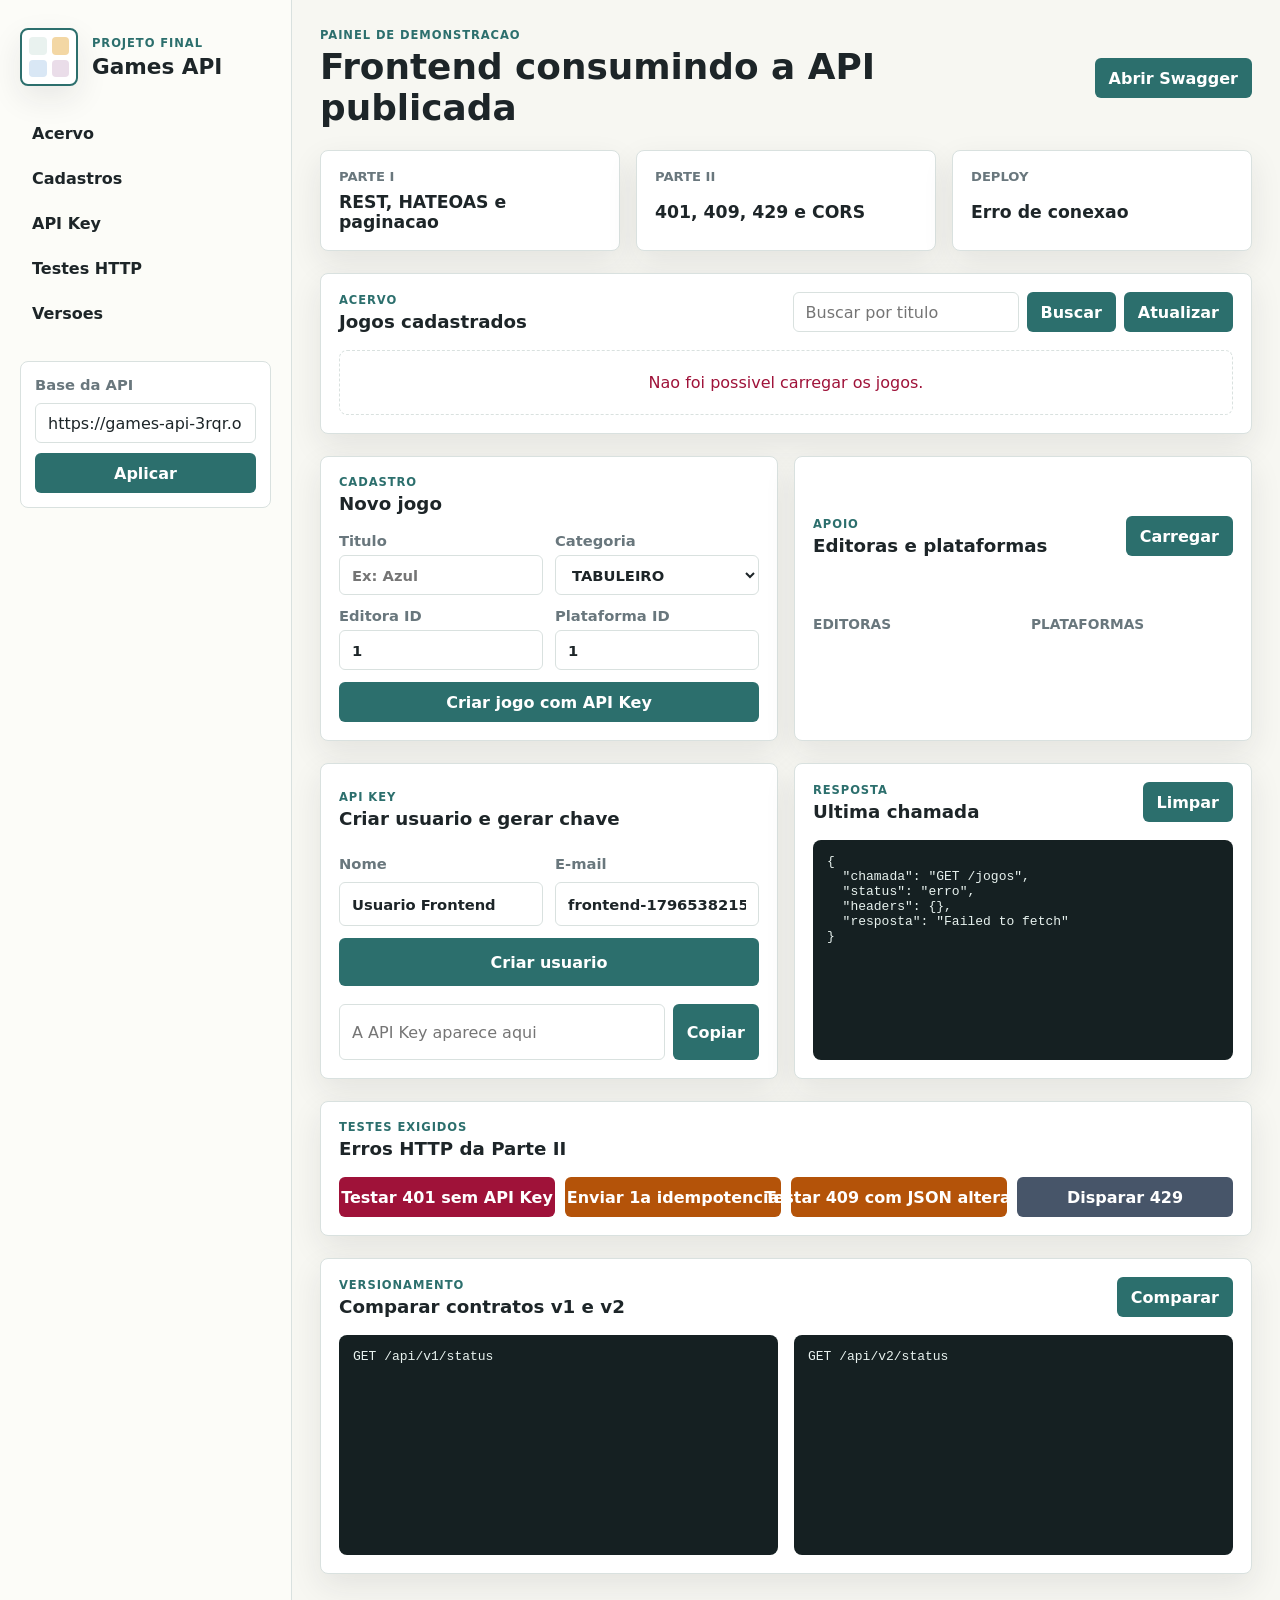
==== games-api/src/main/resources/static/index.html @ d89fbc50 "frontend" ====
<!doctype html>
<html lang="pt-BR">
<head>
  <meta charset="utf-8">
  <meta name="viewport" content="width=device-width, initial-scale=1">
  <title>Games API Console</title>
  <link rel="stylesheet" href="styles.css">
</head>
<body>
  <div class="app-shell">
    <aside class="sidebar">
      <div class="brand-block">
        <div class="brand-mark" aria-hidden="true">
          <span></span>
          <span></span>
          <span></span>
          <span></span>
        </div>
        <div>
          <p class="eyebrow">Projeto Final</p>
          <h1>Games API</h1>
        </div>
      </div>

      <nav class="nav-list" aria-label="Navegacao principal">
        <a href="#acervo">Acervo</a>
        <a href="#cadastros">Cadastros</a>
        <a href="#seguranca">API Key</a>
        <a href="#testes">Testes HTTP</a>
        <a href="#versionamento">Versoes</a>
      </nav>

      <section class="api-card">
        <label for="baseUrl">Base da API</label>
        <input id="baseUrl" type="url" value="https://games-api-3rqr.onrender.com">
        <button id="saveBaseUrl" type="button">Aplicar</button>
      </section>
    </aside>

    <main class="content">
      <section class="topbar">
        <div>
          <p class="eyebrow">Painel de demonstracao</p>
          <h2>Frontend consumindo a API publicada</h2>
        </div>
        <a class="swagger-link" href="https://games-api-3rqr.onrender.com/swagger-ui/index.html" target="_blank" rel="noreferrer">Abrir Swagger</a>
      </section>

      <section class="status-grid" aria-label="Resumo dos requisitos">
        <article>
          <span>Parte I</span>
          <strong>REST, HATEOAS e paginacao</strong>
        </article>
        <article>
          <span>Parte II</span>
          <strong>401, 409, 429 e CORS</strong>
        </article>
        <article>
          <span>Deploy</span>
          <strong id="apiHealth">Aguardando teste</strong>
        </article>
      </section>

      <section id="acervo" class="panel">
        <div class="section-heading">
          <div>
            <p class="eyebrow">Acervo</p>
            <h3>Jogos cadastrados</h3>
          </div>
          <div class="inline-actions">
            <input id="searchTitle" type="search" placeholder="Buscar por titulo">
            <button id="searchGames" type="button">Buscar</button>
            <button id="loadGames" type="button">Atualizar</button>
          </div>
        </div>
        <div id="gamesGrid" class="games-grid" aria-live="polite"></div>
      </section>

      <section id="cadastros" class="split-grid">
        <article class="panel">
          <div class="section-heading">
            <div>
              <p class="eyebrow">Cadastro</p>
              <h3>Novo jogo</h3>
            </div>
          </div>
          <form id="gameForm" class="form-grid">
            <label>
              Titulo
              <input name="titulo" required placeholder="Ex: Azul">
            </label>
            <label>
              Categoria
              <select name="categoria" required>
                <option value="TABULEIRO">TABULEIRO</option>
                <option value="RPG">RPG</option>
                <option value="CARTAS">CARTAS</option>
                <option value="ESTRATEGIA">ESTRATEGIA</option>
                <option value="PARTY_GAME">PARTY_GAME</option>
              </select>
            </label>
            <label>
              Editora ID
              <input name="editoraId" type="number" min="1" value="1" required>
            </label>
            <label>
              Plataforma ID
              <input name="plataformaId" type="number" min="1" value="1" required>
            </label>
            <button type="submit">Criar jogo com API Key</button>
          </form>
        </article>

        <article class="panel">
          <div class="section-heading">
            <div>
              <p class="eyebrow">Apoio</p>
              <h3>Editoras e plataformas</h3>
            </div>
            <button id="loadCatalogs" type="button">Carregar</button>
          </div>
          <div class="compact-lists">
            <div>
              <h4>Editoras</h4>
              <ul id="publishersList"></ul>
            </div>
            <div>
              <h4>Plataformas</h4>
              <ul id="platformsList"></ul>
            </div>
          </div>
        </article>
      </section>

      <section id="seguranca" class="split-grid">
        <article class="panel">
          <div class="section-heading">
            <div>
              <p class="eyebrow">API Key</p>
              <h3>Criar usuario e gerar chave</h3>
            </div>
          </div>
          <form id="userForm" class="form-grid">
            <label>
              Nome
              <input name="nome" required value="Usuario Frontend">
            </label>
            <label>
              E-mail
              <input name="email" type="email" required>
            </label>
            <button type="submit">Criar usuario</button>
          </form>
          <div class="key-row">
            <input id="apiKey" type="text" placeholder="A API Key aparece aqui">
            <button id="copyKey" type="button">Copiar</button>
          </div>
        </article>

        <article class="panel">
          <div class="section-heading">
            <div>
              <p class="eyebrow">Resposta</p>
              <h3>Ultima chamada</h3>
            </div>
            <button id="clearLog" type="button">Limpar</button>
          </div>
          <pre id="responseLog" class="response-log">Nenhuma chamada executada ainda.</pre>
        </article>
      </section>

      <section id="testes" class="panel">
        <div class="section-heading">
          <div>
            <p class="eyebrow">Testes exigidos</p>
            <h3>Erros HTTP da Parte II</h3>
          </div>
        </div>
        <div class="test-actions">
          <button id="test401" type="button">Testar 401 sem API Key</button>
          <button id="test409First" type="button">Enviar 1a idempotencia</button>
          <button id="test409Second" type="button">Testar 409 com JSON alterado</button>
          <button id="test429" type="button">Disparar 429</button>
        </div>
      </section>

      <section id="versionamento" class="panel">
        <div class="section-heading">
          <div>
            <p class="eyebrow">Versionamento</p>
            <h3>Comparar contratos v1 e v2</h3>
          </div>
          <button id="loadVersions" type="button">Comparar</button>
        </div>
        <div class="version-grid">
          <pre id="versionOne">GET /api/v1/status</pre>
          <pre id="versionTwo">GET /api/v2/status</pre>
        </div>
      </section>
    </main>
  </div>

  <script src="app.js"></script>
</body>
</html>
---- games-api/src/main/resources/static/styles.css ----
:root {
  color-scheme: light;
  --ink: #1d2528;
  --muted: #69777d;
  --line: #d9e1df;
  --paper: #f7f7f2;
  --panel: #ffffff;
  --accent: #2c6f6d;
  --accent-strong: #174d4b;
  --warn: #b45309;
  --danger: #9f1239;
  --ok: #15803d;
  --soft: #e9f2ef;
  --shadow: 0 12px 32px rgba(29, 37, 40, 0.09);
}

* {
  box-sizing: border-box;
}

html {
  scroll-behavior: smooth;
}

body {
  margin: 0;
  min-height: 100vh;
  background: var(--paper);
  color: var(--ink);
  font-family: Inter, ui-sans-serif, system-ui, -apple-system, BlinkMacSystemFont, "Segoe UI", sans-serif;
  letter-spacing: 0;
}

button,
input,
select {
  font: inherit;
}

button,
.swagger-link {
  border: 0;
  border-radius: 6px;
  background: var(--accent);
  color: #fff;
  cursor: pointer;
  font-weight: 700;
  min-height: 40px;
  padding: 0 14px;
  text-decoration: none;
  display: inline-flex;
  align-items: center;
  justify-content: center;
  white-space: nowrap;
}

button:hover,
.swagger-link:hover {
  background: var(--accent-strong);
}

input,
select {
  width: 100%;
  border: 1px solid var(--line);
  border-radius: 6px;
  min-height: 40px;
  padding: 0 12px;
  color: var(--ink);
  background: #fff;
}

label {
  color: var(--muted);
  display: grid;
  gap: 6px;
  font-size: 0.92rem;
  font-weight: 650;
}

.app-shell {
  display: grid;
  grid-template-columns: 292px minmax(0, 1fr);
  min-height: 100vh;
}

.sidebar {
  background: #fcfcf8;
  border-right: 1px solid var(--line);
  min-height: 100vh;
  padding: 28px 20px;
  position: sticky;
  top: 0;
}

.brand-block {
  display: flex;
  align-items: center;
  gap: 14px;
}

.brand-mark {
  width: 58px;
  height: 58px;
  border: 2px solid var(--accent);
  border-radius: 8px;
  display: grid;
  grid-template-columns: repeat(2, 1fr);
  gap: 5px;
  padding: 7px;
  background: #fff;
  box-shadow: var(--shadow);
}

.brand-mark span {
  border-radius: 4px;
  background: var(--soft);
}

.brand-mark span:nth-child(2) {
  background: #f3d7a4;
}

.brand-mark span:nth-child(3) {
  background: #d9e7f5;
}

.brand-mark span:nth-child(4) {
  background: #eadde9;
}

.eyebrow {
  color: var(--accent);
  font-size: 0.72rem;
  font-weight: 800;
  letter-spacing: 0.08em;
  margin: 0 0 4px;
  text-transform: uppercase;
}

h1,
h2,
h3,
h4,
p {
  margin-top: 0;
}

h1 {
  font-size: 1.35rem;
  margin-bottom: 0;
}

h2 {
  font-size: clamp(1.55rem, 2.8vw, 2.25rem);
  margin-bottom: 0;
}

h3 {
  font-size: 1.14rem;
  margin-bottom: 0;
}

h4 {
  color: var(--muted);
  font-size: 0.86rem;
  margin-bottom: 8px;
  text-transform: uppercase;
}

.nav-list {
  display: grid;
  gap: 6px;
  margin: 28px 0;
}

.nav-list a {
  border-radius: 6px;
  color: var(--ink);
  font-weight: 700;
  padding: 10px 12px;
  text-decoration: none;
}

.nav-list a:hover {
  background: var(--soft);
}

.api-card {
  border: 1px solid var(--line);
  border-radius: 8px;
  background: var(--panel);
  display: grid;
  gap: 10px;
  padding: 14px;
}

.content {
  display: grid;
  gap: 22px;
  padding: 28px;
}

.topbar,
.section-heading {
  display: flex;
  align-items: center;
  justify-content: space-between;
  gap: 16px;
}

.status-grid,
.split-grid,
.version-grid {
  display: grid;
  gap: 16px;
  grid-template-columns: repeat(3, minmax(0, 1fr));
}

.split-grid,
.version-grid {
  grid-template-columns: repeat(2, minmax(0, 1fr));
}

.status-grid article,
.panel {
  background: var(--panel);
  border: 1px solid var(--line);
  border-radius: 8px;
  box-shadow: var(--shadow);
}

.status-grid article {
  display: grid;
  gap: 8px;
  min-height: 92px;
  padding: 18px;
}

.status-grid span {
  color: var(--muted);
  font-size: 0.82rem;
  font-weight: 800;
  text-transform: uppercase;
}

.status-grid strong {
  font-size: 1.08rem;
}

.panel {
  display: grid;
  gap: 18px;
  padding: 18px;
}

.inline-actions {
  display: grid;
  grid-template-columns: minmax(180px, 1fr) auto auto;
  gap: 8px;
}

.games-grid {
  display: grid;
  gap: 12px;
  grid-template-columns: repeat(auto-fill, minmax(220px, 1fr));
}

.game-card {
  border: 1px solid var(--line);
  border-radius: 8px;
  display: grid;
  gap: 10px;
  min-height: 150px;
  padding: 14px;
}

.game-card strong {
  font-size: 1.06rem;
}

.meta-list {
  color: var(--muted);
  display: grid;
  gap: 4px;
  font-size: 0.9rem;
}

.badge {
  align-self: start;
  background: var(--soft);
  border-radius: 999px;
  color: var(--accent-strong);
  display: inline-flex;
  font-size: 0.78rem;
  font-weight: 800;
  padding: 5px 9px;
  width: fit-content;
}

.form-grid {
  display: grid;
  gap: 12px;
  grid-template-columns: repeat(2, minmax(0, 1fr));
}

.form-grid button {
  grid-column: 1 / -1;
}

.compact-lists {
  display: grid;
  gap: 16px;
  grid-template-columns: repeat(2, minmax(0, 1fr));
}

.compact-lists ul {
  display: grid;
  gap: 8px;
  list-style: none;
  margin: 0;
  padding: 0;
}

.compact-lists li {
  border: 1px solid var(--line);
  border-radius: 6px;
  padding: 10px;
}

.key-row {
  display: grid;
  grid-template-columns: minmax(0, 1fr) auto;
  gap: 8px;
}

.response-log,
.version-grid pre {
  background: #152022;
  border-radius: 8px;
  color: #e8f2ef;
  margin: 0;
  min-height: 220px;
  overflow: auto;
  padding: 14px;
  white-space: pre-wrap;
}

.test-actions {
  display: grid;
  gap: 10px;
  grid-template-columns: repeat(4, minmax(0, 1fr));
}

.test-actions button:nth-child(1) {
  background: var(--danger);
}

.test-actions button:nth-child(2),
.test-actions button:nth-child(3) {
  background: var(--warn);
}

.test-actions button:nth-child(4) {
  background: #475569;
}

.empty-state,
.error-state {
  border: 1px dashed var(--line);
  border-radius: 8px;
  color: var(--muted);
  grid-column: 1 / -1;
  padding: 22px;
  text-align: center;
}

.error-state {
  color: var(--danger);
}

@media (max-width: 980px) {
  .app-shell {
    grid-template-columns: 1fr;
  }

  .sidebar {
    min-height: auto;
    position: static;
  }

  .nav-list {
    grid-template-columns: repeat(5, minmax(0, 1fr));
  }

  .status-grid,
  .split-grid,
  .version-grid,
  .test-actions {
    grid-template-columns: 1fr;
  }
}

@media (max-width: 640px) {
  .content,
  .sidebar {
    padding: 18px;
  }

  .topbar,
  .section-heading {
    align-items: stretch;
    flex-direction: column;
  }

  .inline-actions,
  .form-grid,
  .compact-lists,
  .key-row,
  .nav-list {
    grid-template-columns: 1fr;
  }

  button,
  .swagger-link {
    width: 100%;
  }
}
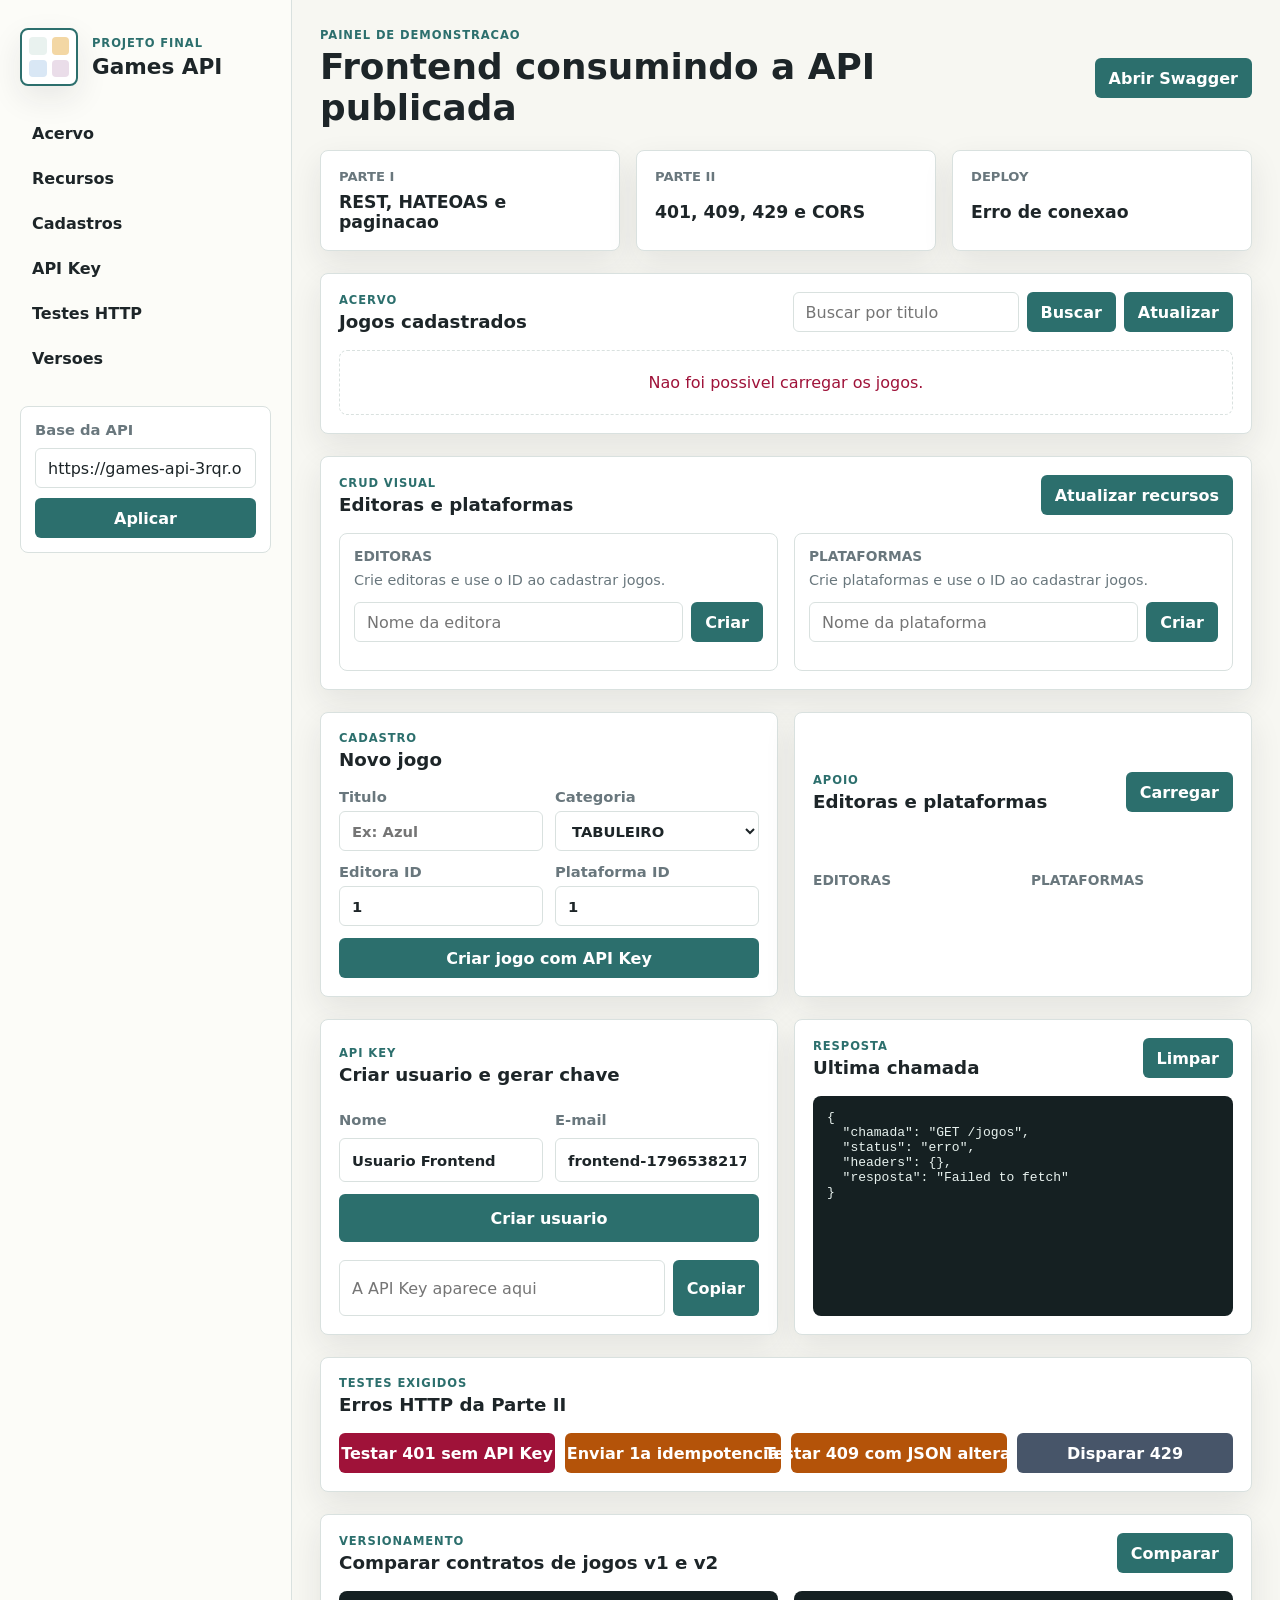
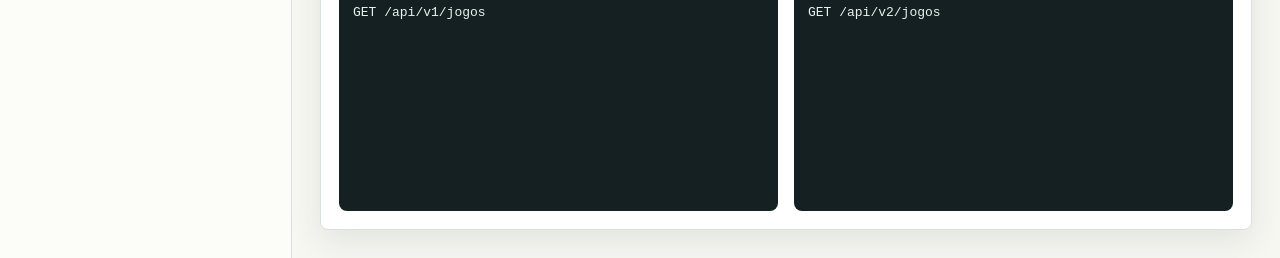
==== commit 02f1538e: "front melhorado" ====
--- a/games-api/src/main/resources/static/index.html
+++ b/games-api/src/main/resources/static/index.html
@@ -24,6 +24,7 @@
 
       <nav class="nav-list" aria-label="Navegacao principal">
         <a href="#acervo">Acervo</a>
+        <a href="#recursos">Recursos</a>
         <a href="#cadastros">Cadastros</a>
         <a href="#seguranca">API Key</a>
         <a href="#testes">Testes HTTP</a>
@@ -74,6 +75,46 @@
           </div>
         </div>
         <div id="gamesGrid" class="games-grid" aria-live="polite"></div>
+      </section>
+
+      <section id="recursos" class="panel">
+        <div class="section-heading">
+          <div>
+            <p class="eyebrow">CRUD visual</p>
+            <h3>Editoras e plataformas</h3>
+          </div>
+          <button id="refreshResources" type="button">Atualizar recursos</button>
+        </div>
+
+        <div class="resource-grid">
+          <article class="resource-column">
+            <div class="resource-header">
+              <div>
+                <h4>Editoras</h4>
+                <p>Crie editoras e use o ID ao cadastrar jogos.</p>
+              </div>
+            </div>
+            <form id="publisherForm" class="inline-form">
+              <input name="nome" required placeholder="Nome da editora">
+              <button type="submit">Criar</button>
+            </form>
+            <div id="publishersCards" class="resource-list" aria-live="polite"></div>
+          </article>
+
+          <article class="resource-column">
+            <div class="resource-header">
+              <div>
+                <h4>Plataformas</h4>
+                <p>Crie plataformas e use o ID ao cadastrar jogos.</p>
+              </div>
+            </div>
+            <form id="platformForm" class="inline-form">
+              <input name="nome" required placeholder="Nome da plataforma">
+              <button type="submit">Criar</button>
+            </form>
+            <div id="platformsCards" class="resource-list" aria-live="polite"></div>
+          </article>
+        </div>
       </section>
 
       <section id="cadastros" class="split-grid">
@@ -186,17 +227,17 @@
 
       <section id="versionamento" class="panel">
         <div class="section-heading">
-          <div>
-            <p class="eyebrow">Versionamento</p>
-            <h3>Comparar contratos v1 e v2</h3>
-          </div>
-          <button id="loadVersions" type="button">Comparar</button>
-        </div>
-        <div class="version-grid">
-          <pre id="versionOne">GET /api/v1/status</pre>
-          <pre id="versionTwo">GET /api/v2/status</pre>
-        </div>
-      </section>
+        <div>
+          <p class="eyebrow">Versionamento</p>
+          <h3>Comparar contratos de jogos v1 e v2</h3>
+        </div>
+        <button id="loadVersions" type="button">Comparar</button>
+      </div>
+      <div class="version-grid">
+          <pre id="versionOne">GET /api/v1/jogos</pre>
+          <pre id="versionTwo">GET /api/v2/jogos</pre>
+      </div>
+    </section>
     </main>
   </div>
 
--- a/games-api/src/main/resources/static/styles.css
+++ b/games-api/src/main/resources/static/styles.css
@@ -211,14 +211,16 @@
 
 .status-grid,
 .split-grid,
-.version-grid {
+.version-grid,
+.resource-grid {
   display: grid;
   gap: 16px;
   grid-template-columns: repeat(3, minmax(0, 1fr));
 }
 
 .split-grid,
-.version-grid {
+.version-grid,
+.resource-grid {
   grid-template-columns: repeat(2, minmax(0, 1fr));
 }
 
@@ -328,6 +330,58 @@
   padding: 10px;
 }
 
+.resource-column {
+  border: 1px solid var(--line);
+  border-radius: 8px;
+  display: grid;
+  gap: 14px;
+  padding: 14px;
+}
+
+.resource-header p {
+  color: var(--muted);
+  font-size: 0.9rem;
+  margin: 4px 0 0;
+}
+
+.inline-form {
+  display: grid;
+  gap: 8px;
+  grid-template-columns: minmax(0, 1fr) auto;
+}
+
+.resource-list {
+  display: grid;
+  gap: 10px;
+}
+
+.resource-item {
+  align-items: center;
+  border: 1px solid var(--line);
+  border-radius: 8px;
+  display: grid;
+  gap: 10px;
+  grid-template-columns: minmax(0, 1fr) auto;
+  padding: 12px;
+}
+
+.resource-item strong {
+  display: block;
+}
+
+.resource-item span {
+  color: var(--muted);
+  font-size: 0.86rem;
+}
+
+.danger-button {
+  background: var(--danger);
+}
+
+.danger-button:hover {
+  background: #7f1231;
+}
+
 .key-row {
   display: grid;
   grid-template-columns: minmax(0, 1fr) auto;
@@ -396,6 +450,7 @@
   .status-grid,
   .split-grid,
   .version-grid,
+  .resource-grid,
   .test-actions {
     grid-template-columns: 1fr;
   }
@@ -414,6 +469,7 @@
   }
 
   .inline-actions,
+  .inline-form,
   .form-grid,
   .compact-lists,
   .key-row,
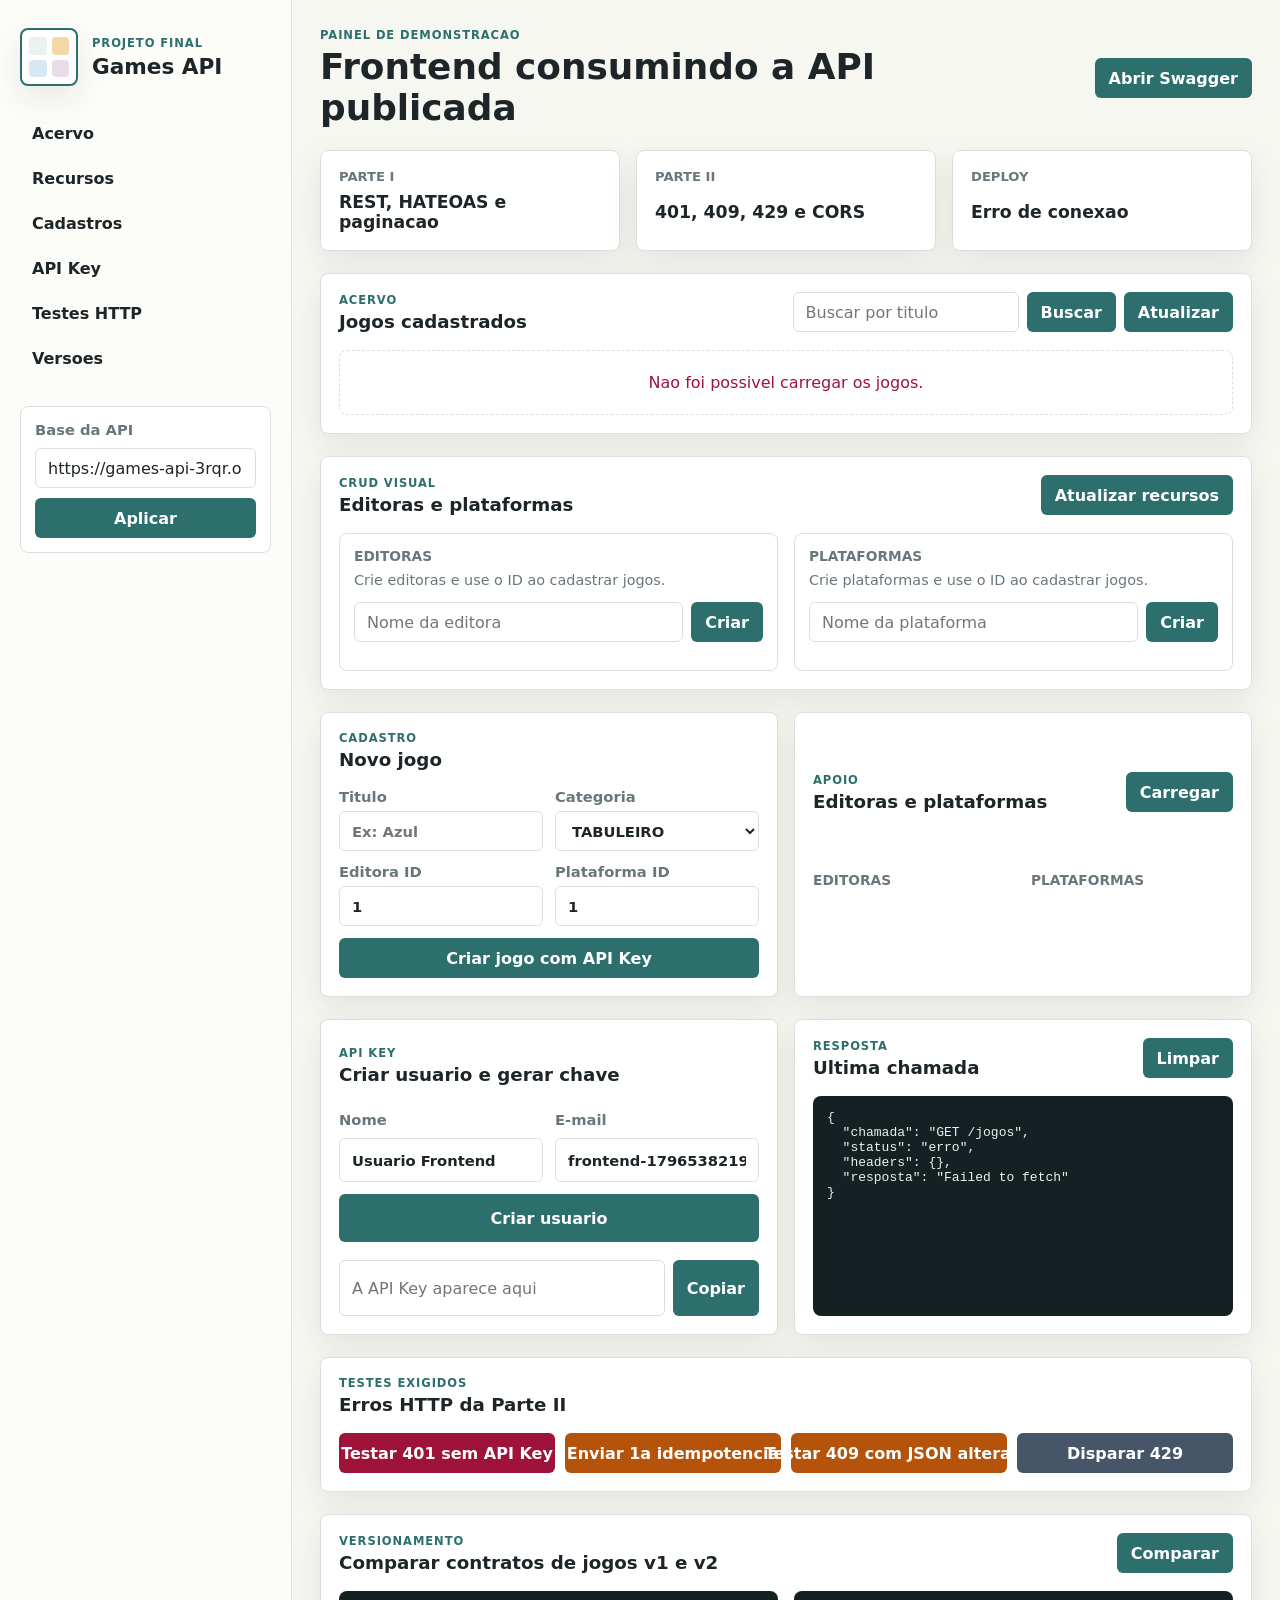
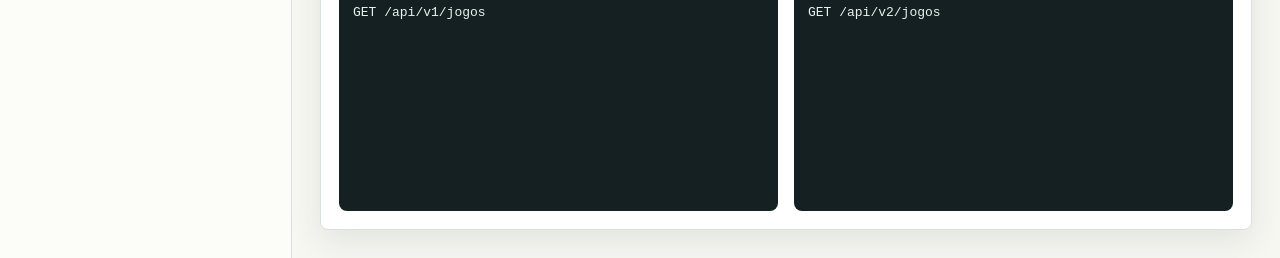
==== commit 9f4ebaf2: "terminado?" ====
--- a/games-api/src/main/resources/static/index.html
+++ b/games-api/src/main/resources/static/index.html
@@ -122,7 +122,7 @@
           <div class="section-heading">
             <div>
               <p class="eyebrow">Cadastro</p>
-              <h3>Novo jogo</h3>
+              <h3 id="gameFormTitle">Novo jogo</h3>
             </div>
           </div>
           <form id="gameForm" class="form-grid">
@@ -148,7 +148,8 @@
               Plataforma ID
               <input name="plataformaId" type="number" min="1" value="1" required>
             </label>
-            <button type="submit">Criar jogo com API Key</button>
+            <button id="saveGameButton" type="submit">Criar jogo com API Key</button>
+            <button id="cancelGameEdit" class="secondary-button" type="button">Cancelar edicao</button>
           </form>
         </article>
 
--- a/games-api/src/main/resources/static/styles.css
+++ b/games-api/src/main/resources/static/styles.css
@@ -281,6 +281,13 @@
   font-size: 1.06rem;
 }
 
+.game-actions {
+  display: grid;
+  gap: 8px;
+  grid-template-columns: repeat(2, minmax(0, 1fr));
+  margin-top: 4px;
+}
+
 .meta-list {
   color: var(--muted);
   display: grid;
@@ -382,6 +389,20 @@
   background: #7f1231;
 }
 
+.secondary-button {
+  background: #ffffff;
+  border: 1px solid var(--line);
+  color: var(--ink);
+}
+
+.secondary-button:hover {
+  background: var(--soft);
+}
+
+#cancelGameEdit {
+  display: none;
+}
+
 .key-row {
   display: grid;
   grid-template-columns: minmax(0, 1fr) auto;
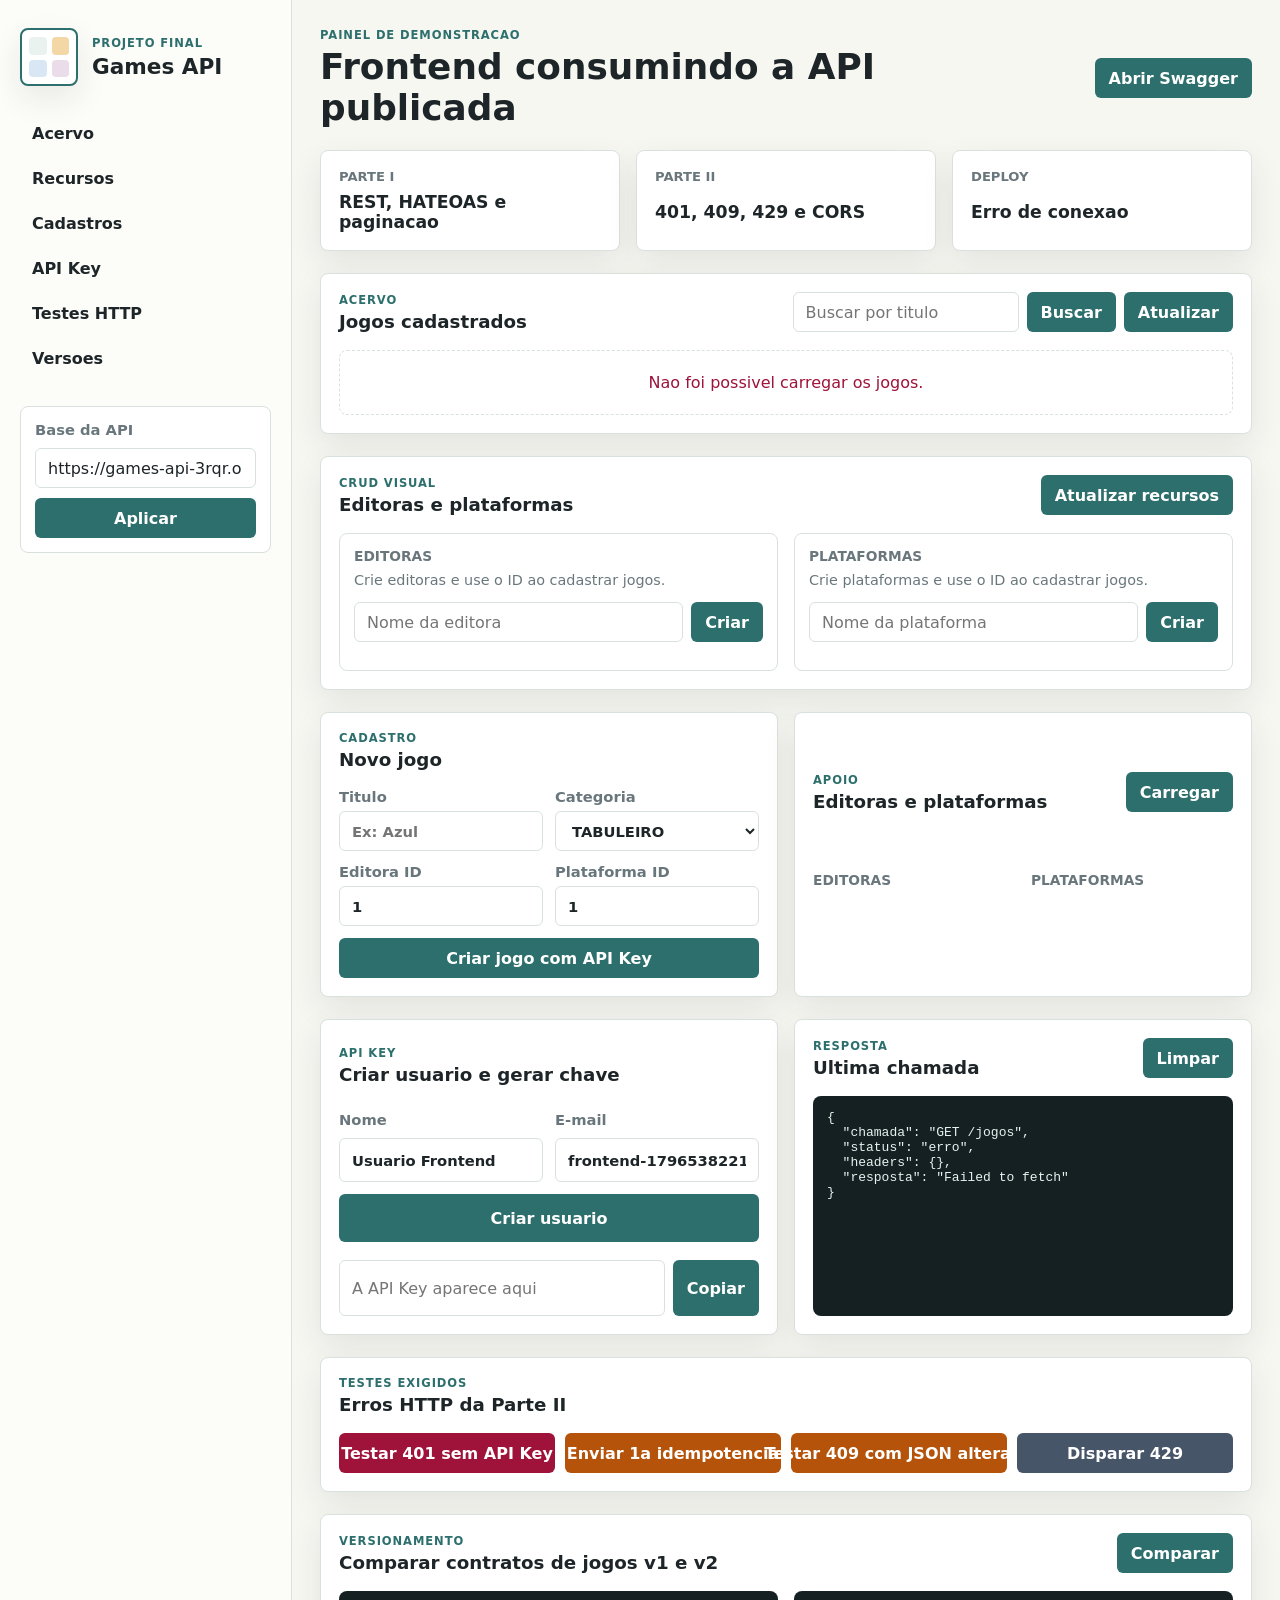
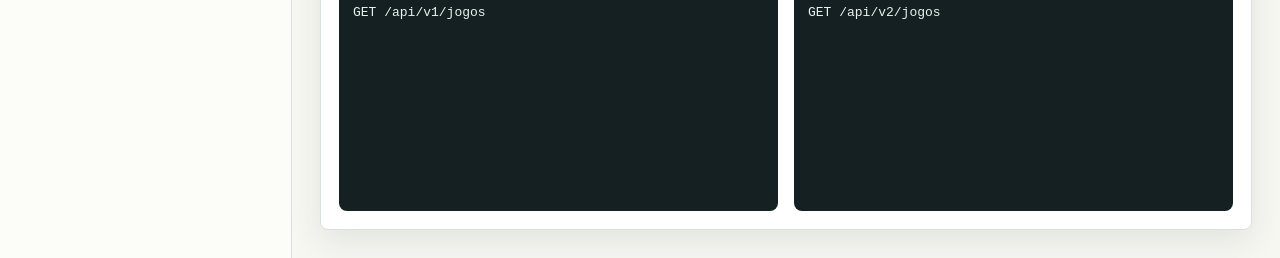
==== commit 458b3d42: "frontcerto" ====
--- a/games-api/src/main/resources/static/index.html
+++ b/games-api/src/main/resources/static/index.html
@@ -4,7 +4,7 @@
   <meta charset="utf-8">
   <meta name="viewport" content="width=device-width, initial-scale=1">
   <title>Games API Console</title>
-  <link rel="stylesheet" href="styles.css">
+  <link rel="stylesheet" href="styles.css?v=20260521">
 </head>
 <body>
   <div class="app-shell">
@@ -242,6 +242,6 @@
     </main>
   </div>
 
-  <script src="app.js"></script>
+  <script src="app.js?v=20260521"></script>
 </body>
 </html>
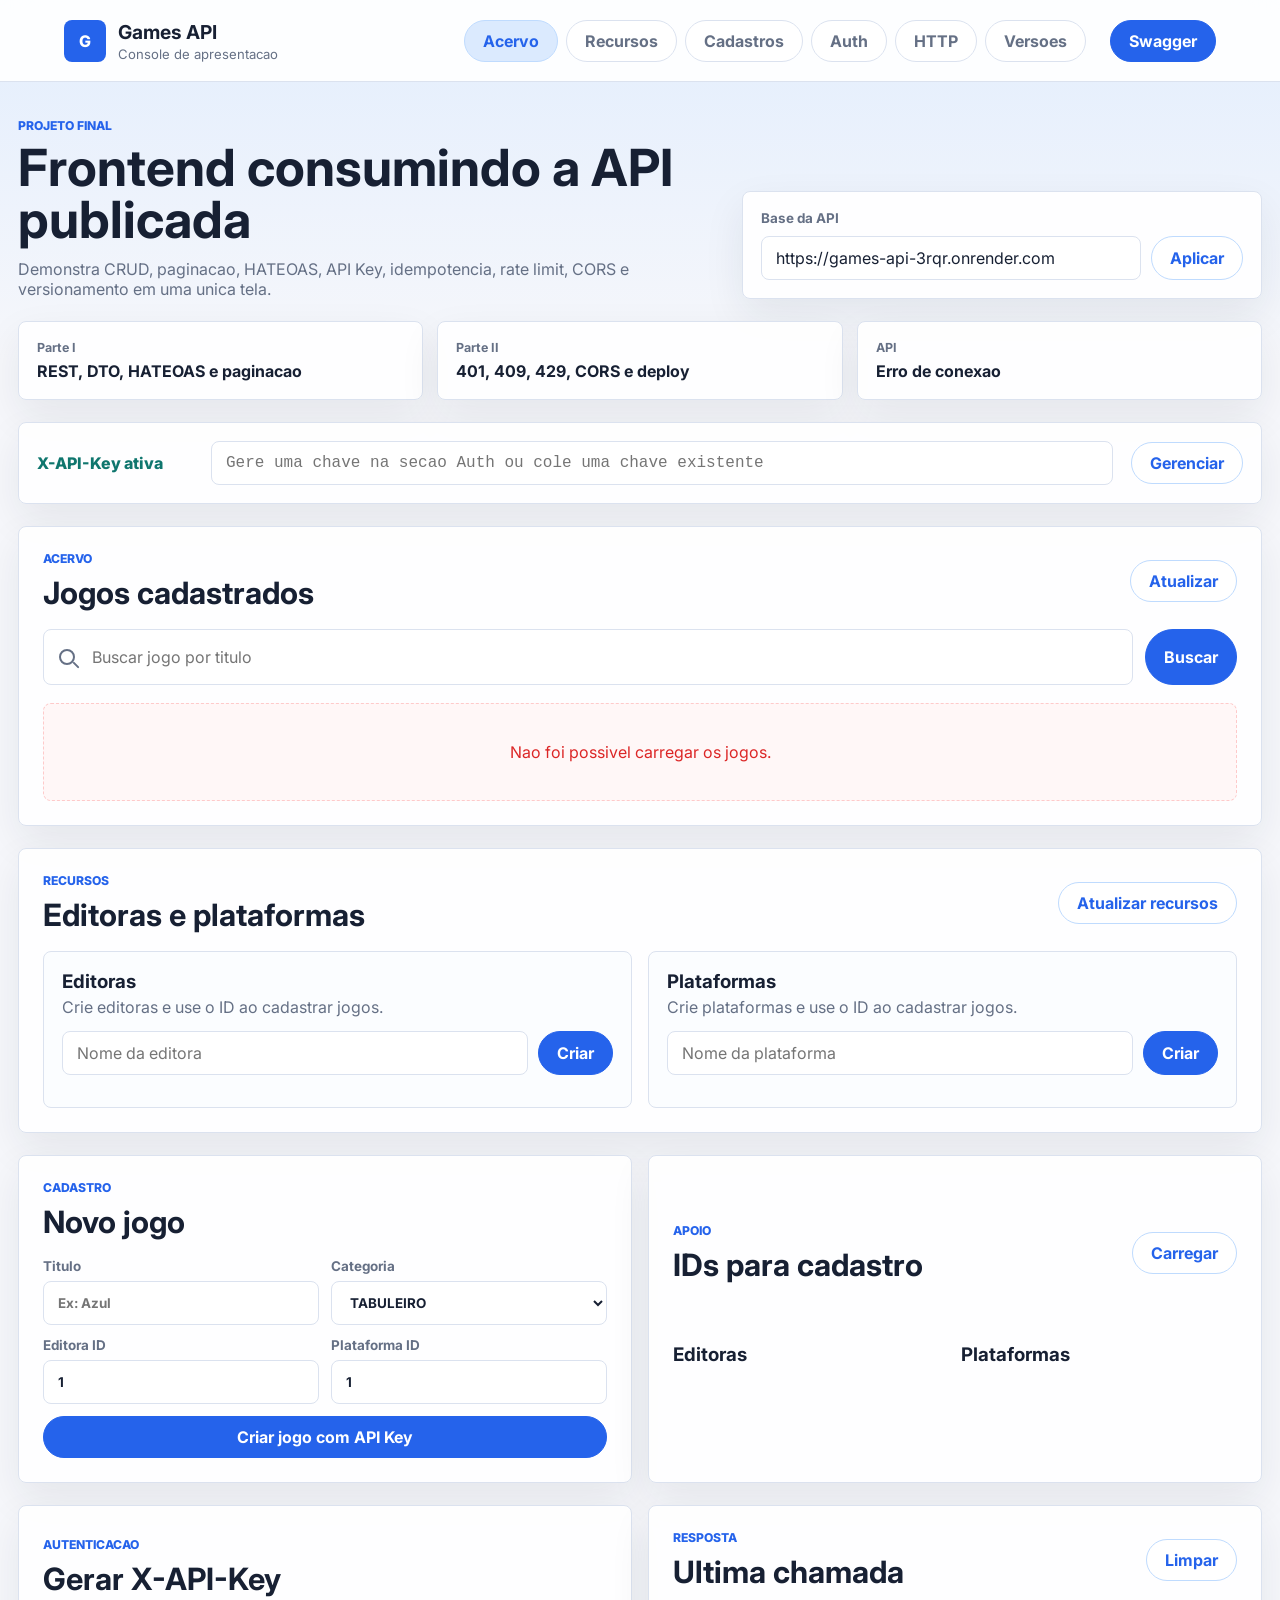
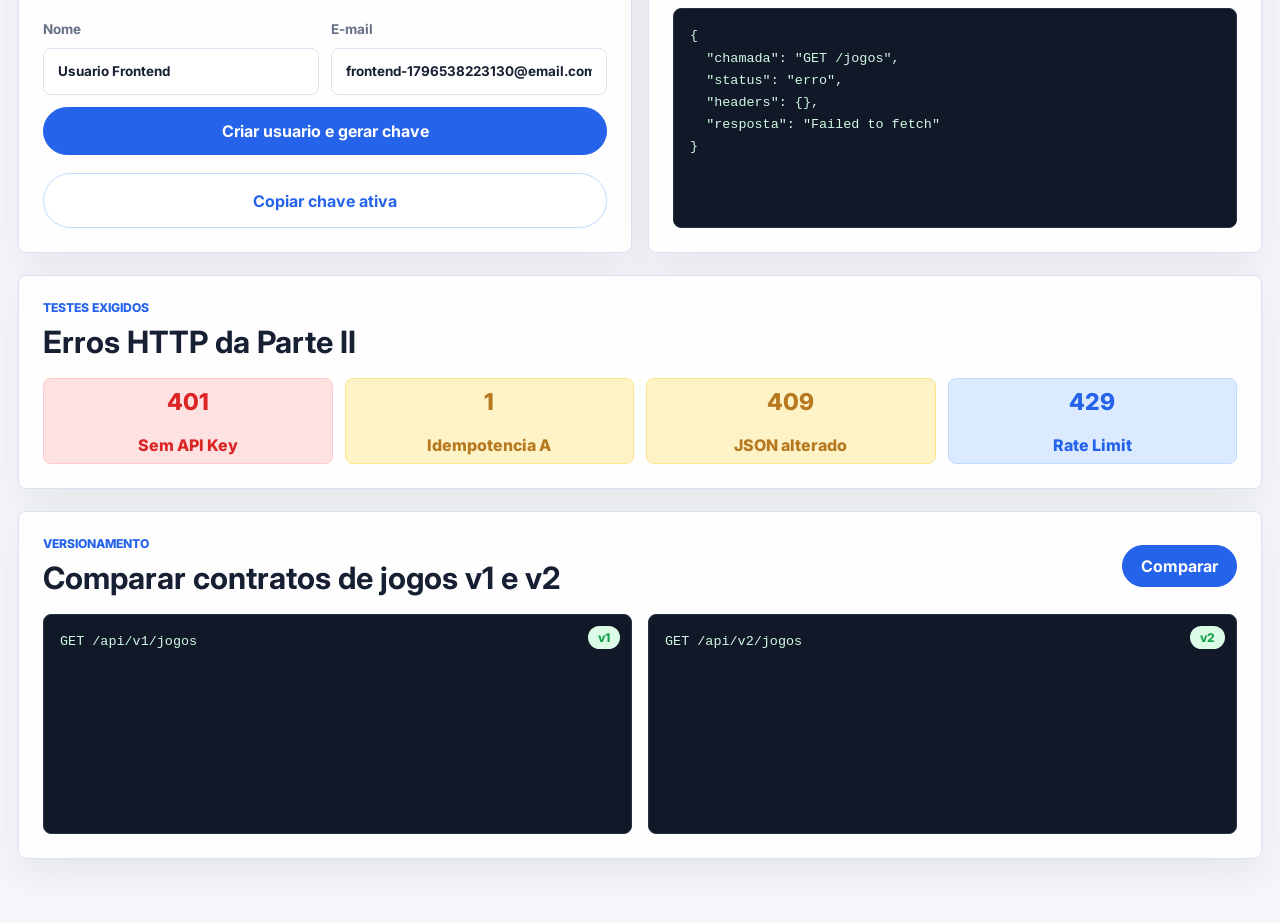
==== commit 2727ac9a: "por favor meu deus" ====
--- a/games-api/src/main/resources/static/index.html
+++ b/games-api/src/main/resources/static/index.html
@@ -4,244 +4,260 @@
   <meta charset="utf-8">
   <meta name="viewport" content="width=device-width, initial-scale=1">
   <title>Games API Console</title>
-  <link rel="stylesheet" href="styles.css?v=20260521">
+  <link rel="preconnect" href="https://fonts.googleapis.com">
+  <link rel="preconnect" href="https://fonts.gstatic.com" crossorigin>
+  <link href="https://fonts.googleapis.com/css2?family=Inter:wght@400;500;600;700;800&display=swap" rel="stylesheet">
+  <link rel="stylesheet" href="styles.css?v=20260523">
 </head>
 <body>
-  <div class="app-shell">
-    <aside class="sidebar">
-      <div class="brand-block">
-        <div class="brand-mark" aria-hidden="true">
-          <span></span>
-          <span></span>
-          <span></span>
-          <span></span>
-        </div>
-        <div>
-          <p class="eyebrow">Projeto Final</p>
-          <h1>Games API</h1>
-        </div>
-      </div>
-
-      <nav class="nav-list" aria-label="Navegacao principal">
-        <a href="#acervo">Acervo</a>
-        <a href="#recursos">Recursos</a>
-        <a href="#cadastros">Cadastros</a>
-        <a href="#seguranca">API Key</a>
-        <a href="#testes">Testes HTTP</a>
-        <a href="#versionamento">Versoes</a>
-      </nav>
-
-      <section class="api-card">
+<div class="app-shell">
+  <header class="app-header">
+    <a class="brand" href="#acervo" aria-label="Games API">
+      <span class="brand-mark">G</span>
+      <span>
+        <strong>Games API</strong>
+        <small>Console de apresentacao</small>
+      </span>
+    </a>
+
+    <nav class="nav-list" aria-label="Navegacao principal">
+      <a href="#acervo" class="is-active">Acervo</a>
+      <a href="#recursos">Recursos</a>
+      <a href="#cadastros">Cadastros</a>
+      <a href="#seguranca">Auth</a>
+      <a href="#testes">HTTP</a>
+      <a href="#versionamento">Versoes</a>
+    </nav>
+
+    <a class="swagger-link" href="https://games-api-3rqr.onrender.com/swagger-ui/index.html" target="_blank" rel="noreferrer">
+      Swagger
+    </a>
+  </header>
+
+  <main class="content">
+    <section class="hero">
+      <div>
+        <p class="eyebrow">Projeto Final</p>
+        <h1>Frontend consumindo a API publicada</h1>
+        <p class="hero-copy">Demonstra CRUD, paginacao, HATEOAS, API Key, idempotencia, rate limit, CORS e versionamento em uma unica tela.</p>
+      </div>
+
+      <form class="api-card">
         <label for="baseUrl">Base da API</label>
-        <input id="baseUrl" type="url" value="https://games-api-3rqr.onrender.com">
-        <button id="saveBaseUrl" type="button">Aplicar</button>
-      </section>
-    </aside>
-
-    <main class="content">
-      <section class="topbar">
-        <div>
-          <p class="eyebrow">Painel de demonstracao</p>
-          <h2>Frontend consumindo a API publicada</h2>
-        </div>
-        <a class="swagger-link" href="https://games-api-3rqr.onrender.com/swagger-ui/index.html" target="_blank" rel="noreferrer">Abrir Swagger</a>
-      </section>
-
-      <section class="status-grid" aria-label="Resumo dos requisitos">
-        <article>
-          <span>Parte I</span>
-          <strong>REST, HATEOAS e paginacao</strong>
+        <div class="api-row">
+          <input id="baseUrl" type="url" value="https://games-api-3rqr.onrender.com">
+          <button id="saveBaseUrl" type="button" class="btn-secondary">Aplicar</button>
+        </div>
+      </form>
+    </section>
+
+    <section class="status-grid" aria-label="Resumo dos requisitos">
+      <article>
+        <span>Parte I</span>
+        <strong>REST, DTO, HATEOAS e paginacao</strong>
+      </article>
+      <article>
+        <span>Parte II</span>
+        <strong>401, 409, 429, CORS e deploy</strong>
+      </article>
+      <article>
+        <span>API</span>
+        <strong id="apiHealth"><span class="pulse-dot"></span>Aguardando teste</strong>
+      </article>
+    </section>
+
+    <section class="auth-strip" aria-label="API Key ativa">
+      <div>
+        <span class="auth-label">X-API-Key ativa</span>
+        <input id="apiKey" type="text" placeholder="Gere uma chave na secao Auth ou cole uma chave existente">
+      </div>
+      <a href="#seguranca" class="btn-secondary">Gerenciar</a>
+    </section>
+
+    <section id="acervo" class="workspace">
+      <div class="section-heading">
+        <div>
+          <p class="eyebrow">Acervo</p>
+          <h2>Jogos cadastrados</h2>
+        </div>
+        <button id="loadGames" type="button" class="btn-secondary">Atualizar</button>
+      </div>
+
+      <div class="search-bar">
+        <div class="search-input-wrap">
+          <span class="search-icon" aria-hidden="true"></span>
+          <input id="searchTitle" type="search" placeholder="Buscar jogo por titulo">
+        </div>
+        <button id="searchGames" type="button" class="btn-primary">Buscar</button>
+      </div>
+
+      <div id="gamesGrid" class="games-grid" aria-live="polite"></div>
+    </section>
+
+    <section id="recursos" class="workspace">
+      <div class="section-heading">
+        <div>
+          <p class="eyebrow">Recursos</p>
+          <h2>Editoras e plataformas</h2>
+        </div>
+        <button id="refreshResources" type="button" class="btn-secondary">Atualizar recursos</button>
+      </div>
+
+      <div class="resource-grid">
+        <article class="resource-column">
+          <div class="resource-header">
+            <h3>Editoras</h3>
+            <p>Crie editoras e use o ID ao cadastrar jogos.</p>
+          </div>
+          <form id="publisherForm" class="inline-form">
+            <input name="nome" required placeholder="Nome da editora">
+            <button type="submit" class="btn-primary">Criar</button>
+          </form>
+          <div id="publishersCards" class="resource-list" aria-live="polite"></div>
         </article>
-        <article>
-          <span>Parte II</span>
-          <strong>401, 409, 429 e CORS</strong>
+
+        <article class="resource-column">
+          <div class="resource-header">
+            <h3>Plataformas</h3>
+            <p>Crie plataformas e use o ID ao cadastrar jogos.</p>
+          </div>
+          <form id="platformForm" class="inline-form">
+            <input name="nome" required placeholder="Nome da plataforma">
+            <button type="submit" class="btn-primary">Criar</button>
+          </form>
+          <div id="platformsCards" class="resource-list" aria-live="polite"></div>
         </article>
-        <article>
-          <span>Deploy</span>
-          <strong id="apiHealth">Aguardando teste</strong>
-        </article>
-      </section>
-
-      <section id="acervo" class="panel">
-        <div class="section-heading">
-          <div>
-            <p class="eyebrow">Acervo</p>
-            <h3>Jogos cadastrados</h3>
-          </div>
-          <div class="inline-actions">
-            <input id="searchTitle" type="search" placeholder="Buscar por titulo">
-            <button id="searchGames" type="button">Buscar</button>
-            <button id="loadGames" type="button">Atualizar</button>
-          </div>
-        </div>
-        <div id="gamesGrid" class="games-grid" aria-live="polite"></div>
-      </section>
-
-      <section id="recursos" class="panel">
-        <div class="section-heading">
-          <div>
-            <p class="eyebrow">CRUD visual</p>
-            <h3>Editoras e plataformas</h3>
-          </div>
-          <button id="refreshResources" type="button">Atualizar recursos</button>
-        </div>
-
-        <div class="resource-grid">
-          <article class="resource-column">
-            <div class="resource-header">
-              <div>
-                <h4>Editoras</h4>
-                <p>Crie editoras e use o ID ao cadastrar jogos.</p>
-              </div>
-            </div>
-            <form id="publisherForm" class="inline-form">
-              <input name="nome" required placeholder="Nome da editora">
-              <button type="submit">Criar</button>
-            </form>
-            <div id="publishersCards" class="resource-list" aria-live="polite"></div>
-          </article>
-
-          <article class="resource-column">
-            <div class="resource-header">
-              <div>
-                <h4>Plataformas</h4>
-                <p>Crie plataformas e use o ID ao cadastrar jogos.</p>
-              </div>
-            </div>
-            <form id="platformForm" class="inline-form">
-              <input name="nome" required placeholder="Nome da plataforma">
-              <button type="submit">Criar</button>
-            </form>
-            <div id="platformsCards" class="resource-list" aria-live="polite"></div>
-          </article>
-        </div>
-      </section>
-
-      <section id="cadastros" class="split-grid">
-        <article class="panel">
-          <div class="section-heading">
-            <div>
-              <p class="eyebrow">Cadastro</p>
-              <h3 id="gameFormTitle">Novo jogo</h3>
-            </div>
-          </div>
-          <form id="gameForm" class="form-grid">
-            <label>
-              Titulo
-              <input name="titulo" required placeholder="Ex: Azul">
-            </label>
-            <label>
-              Categoria
-              <select name="categoria" required>
-                <option value="TABULEIRO">TABULEIRO</option>
-                <option value="RPG">RPG</option>
-                <option value="CARTAS">CARTAS</option>
-                <option value="ESTRATEGIA">ESTRATEGIA</option>
-                <option value="PARTY_GAME">PARTY_GAME</option>
-              </select>
-            </label>
-            <label>
-              Editora ID
-              <input name="editoraId" type="number" min="1" value="1" required>
-            </label>
-            <label>
-              Plataforma ID
-              <input name="plataformaId" type="number" min="1" value="1" required>
-            </label>
-            <button id="saveGameButton" type="submit">Criar jogo com API Key</button>
-            <button id="cancelGameEdit" class="secondary-button" type="button">Cancelar edicao</button>
-          </form>
-        </article>
-
-        <article class="panel">
-          <div class="section-heading">
-            <div>
-              <p class="eyebrow">Apoio</p>
-              <h3>Editoras e plataformas</h3>
-            </div>
-            <button id="loadCatalogs" type="button">Carregar</button>
-          </div>
-          <div class="compact-lists">
-            <div>
-              <h4>Editoras</h4>
-              <ul id="publishersList"></ul>
-            </div>
-            <div>
-              <h4>Plataformas</h4>
-              <ul id="platformsList"></ul>
-            </div>
-          </div>
-        </article>
-      </section>
-
-      <section id="seguranca" class="split-grid">
-        <article class="panel">
-          <div class="section-heading">
-            <div>
-              <p class="eyebrow">API Key</p>
-              <h3>Criar usuario e gerar chave</h3>
-            </div>
-          </div>
-          <form id="userForm" class="form-grid">
-            <label>
-              Nome
-              <input name="nome" required value="Usuario Frontend">
-            </label>
-            <label>
-              E-mail
-              <input name="email" type="email" required>
-            </label>
-            <button type="submit">Criar usuario</button>
-          </form>
-          <div class="key-row">
-            <input id="apiKey" type="text" placeholder="A API Key aparece aqui">
-            <button id="copyKey" type="button">Copiar</button>
-          </div>
-        </article>
-
-        <article class="panel">
-          <div class="section-heading">
-            <div>
-              <p class="eyebrow">Resposta</p>
-              <h3>Ultima chamada</h3>
-            </div>
-            <button id="clearLog" type="button">Limpar</button>
-          </div>
-          <pre id="responseLog" class="response-log">Nenhuma chamada executada ainda.</pre>
-        </article>
-      </section>
-
-      <section id="testes" class="panel">
-        <div class="section-heading">
-          <div>
-            <p class="eyebrow">Testes exigidos</p>
-            <h3>Erros HTTP da Parte II</h3>
-          </div>
-        </div>
-        <div class="test-actions">
-          <button id="test401" type="button">Testar 401 sem API Key</button>
-          <button id="test409First" type="button">Enviar 1a idempotencia</button>
-          <button id="test409Second" type="button">Testar 409 com JSON alterado</button>
-          <button id="test429" type="button">Disparar 429</button>
-        </div>
-      </section>
-
-      <section id="versionamento" class="panel">
-        <div class="section-heading">
+      </div>
+    </section>
+
+    <section id="cadastros" class="split-grid">
+      <article class="workspace">
+        <div class="section-heading">
+          <div>
+            <p class="eyebrow">Cadastro</p>
+            <h2 id="gameFormTitle">Novo jogo</h2>
+          </div>
+        </div>
+        <form id="gameForm" class="form-grid">
+          <label>
+            Titulo
+            <input name="titulo" required placeholder="Ex: Azul">
+          </label>
+          <label>
+            Categoria
+            <select name="categoria" required>
+              <option value="TABULEIRO">TABULEIRO</option>
+              <option value="RPG">RPG</option>
+              <option value="CARTAS">CARTAS</option>
+              <option value="ESTRATEGIA">ESTRATEGIA</option>
+              <option value="PARTY_GAME">PARTY_GAME</option>
+            </select>
+          </label>
+          <label>
+            Editora ID
+            <input name="editoraId" type="number" min="1" value="1" required>
+          </label>
+          <label>
+            Plataforma ID
+            <input name="plataformaId" type="number" min="1" value="1" required>
+          </label>
+          <button id="saveGameButton" type="submit" class="btn-primary">Criar jogo com API Key</button>
+          <button id="cancelGameEdit" class="btn-secondary" type="button">Cancelar edicao</button>
+        </form>
+      </article>
+
+      <article class="workspace">
+        <div class="section-heading">
+          <div>
+            <p class="eyebrow">Apoio</p>
+            <h2>IDs para cadastro</h2>
+          </div>
+          <button id="loadCatalogs" type="button" class="btn-secondary">Carregar</button>
+        </div>
+        <div class="compact-lists">
+          <div>
+            <h3>Editoras</h3>
+            <ul id="publishersList"></ul>
+          </div>
+          <div>
+            <h3>Plataformas</h3>
+            <ul id="platformsList"></ul>
+          </div>
+        </div>
+      </article>
+    </section>
+
+    <section id="seguranca" class="split-grid">
+      <article class="workspace">
+        <div class="section-heading">
+          <div>
+            <p class="eyebrow">Autenticacao</p>
+            <h2>Gerar X-API-Key</h2>
+          </div>
+        </div>
+        <form id="userForm" class="form-grid">
+          <label>
+            Nome
+            <input name="nome" required value="Usuario Frontend">
+          </label>
+          <label>
+            E-mail
+            <input name="email" type="email" required>
+          </label>
+          <button type="submit" class="btn-primary">Criar usuario e gerar chave</button>
+        </form>
+        <button id="copyKey" type="button" class="btn-secondary">Copiar chave ativa</button>
+      </article>
+
+      <article class="workspace">
+        <div class="section-heading">
+          <div>
+            <p class="eyebrow">Resposta</p>
+            <h2>Ultima chamada</h2>
+          </div>
+          <button id="clearLog" type="button" class="btn-secondary">Limpar</button>
+        </div>
+        <pre id="responseLog" class="response-log">// Nenhuma chamada executada ainda.</pre>
+      </article>
+    </section>
+
+    <section id="testes" class="workspace">
+      <div class="section-heading">
+        <div>
+          <p class="eyebrow">Testes exigidos</p>
+          <h2>Erros HTTP da Parte II</h2>
+        </div>
+      </div>
+      <div class="test-actions">
+        <button id="test401" type="button" class="test-btn danger"><span>401</span>Sem API Key</button>
+        <button id="test409First" type="button" class="test-btn warn"><span>1</span>Idempotencia A</button>
+        <button id="test409Second" type="button" class="test-btn warn"><span>409</span>JSON alterado</button>
+        <button id="test429" type="button" class="test-btn info"><span>429</span>Rate Limit</button>
+      </div>
+    </section>
+
+    <section id="versionamento" class="workspace">
+      <div class="section-heading">
         <div>
           <p class="eyebrow">Versionamento</p>
-          <h3>Comparar contratos de jogos v1 e v2</h3>
-        </div>
-        <button id="loadVersions" type="button">Comparar</button>
+          <h2>Comparar contratos de jogos v1 e v2</h2>
+        </div>
+        <button id="loadVersions" type="button" class="btn-primary">Comparar</button>
       </div>
       <div class="version-grid">
+        <div class="version-pane">
+          <span>v1</span>
           <pre id="versionOne">GET /api/v1/jogos</pre>
+        </div>
+        <div class="version-pane">
+          <span>v2</span>
           <pre id="versionTwo">GET /api/v2/jogos</pre>
-      </div>
-    </section>
-    </main>
-  </div>
-
-  <script src="app.js?v=20260521"></script>
+        </div>
+      </div>
+    </section>
+  </main>
+</div>
+
+<script src="app.js?v=20260523"></script>
 </body>
 </html>
--- a/games-api/src/main/resources/static/styles.css
+++ b/games-api/src/main/resources/static/styles.css
@@ -1,20 +1,29 @@
 :root {
-  color-scheme: light;
-  --ink: #1d2528;
-  --muted: #69777d;
-  --line: #d9e1df;
-  --paper: #f7f7f2;
-  --panel: #ffffff;
-  --accent: #2c6f6d;
-  --accent-strong: #174d4b;
-  --warn: #b45309;
-  --danger: #9f1239;
-  --ok: #15803d;
-  --soft: #e9f2ef;
-  --shadow: 0 12px 32px rgba(29, 37, 40, 0.09);
-}
-
-* {
+  --bg: #f6f7fb;
+  --surface: #ffffff;
+  --surface-soft: #eef4ff;
+  --ink: #172033;
+  --muted: #657085;
+  --line: #dbe2ef;
+  --blue: #2563eb;
+  --blue-soft: #dbeafe;
+  --green: #16a34a;
+  --green-soft: #dcfce7;
+  --amber: #b7791f;
+  --amber-soft: #fef3c7;
+  --red: #dc2626;
+  --red-soft: #fee2e2;
+  --teal: #0f766e;
+  --teal-soft: #ccfbf1;
+  --radius: 8px;
+  --shadow: 0 16px 40px rgba(23, 32, 51, 0.08);
+  font-family: "Inter", system-ui, -apple-system, BlinkMacSystemFont, "Segoe UI", sans-serif;
+  color: var(--ink);
+}
+
+*,
+*::before,
+*::after {
   box-sizing: border-box;
 }
 
@@ -25,10 +34,10 @@
 body {
   margin: 0;
   min-height: 100vh;
-  background: var(--paper);
+  background:
+    linear-gradient(180deg, rgba(219, 234, 254, 0.72), rgba(246, 247, 251, 0) 360px),
+    var(--bg);
   color: var(--ink);
-  font-family: Inter, ui-sans-serif, system-ui, -apple-system, BlinkMacSystemFont, "Segoe UI", sans-serif;
-  letter-spacing: 0;
 }
 
 button,
@@ -37,469 +46,622 @@
   font: inherit;
 }
 
-button,
-.swagger-link {
-  border: 0;
-  border-radius: 6px;
-  background: var(--accent);
+button {
+  cursor: pointer;
+}
+
+a {
+  color: inherit;
+}
+
+h1,
+h2,
+h3,
+p {
+  margin: 0;
+}
+
+.app-shell {
+  min-height: 100vh;
+}
+
+.app-header {
+  position: sticky;
+  top: 0;
+  z-index: 10;
+  display: grid;
+  grid-template-columns: minmax(220px, 1fr) auto auto;
+  gap: 24px;
+  align-items: center;
+  min-height: 82px;
+  padding: 16px clamp(18px, 5vw, 64px);
+  background: rgba(255, 255, 255, 0.9);
+  border-bottom: 1px solid var(--line);
+  backdrop-filter: blur(18px);
+}
+
+.brand {
+  display: inline-flex;
+  align-items: center;
+  gap: 12px;
+  text-decoration: none;
+}
+
+.brand-mark {
+  display: grid;
+  place-items: center;
+  width: 42px;
+  height: 42px;
+  border-radius: var(--radius);
+  background: var(--blue);
   color: #fff;
-  cursor: pointer;
+  font-weight: 800;
+}
+
+.brand strong {
+  display: block;
+  font-size: 1.2rem;
+}
+
+.brand small {
+  display: block;
+  color: var(--muted);
+  font-size: 0.82rem;
+  margin-top: 2px;
+}
+
+.nav-list {
+  display: flex;
+  gap: 8px;
+  flex-wrap: wrap;
+  justify-content: center;
+}
+
+.nav-list a,
+.swagger-link,
+.btn-primary,
+.btn-secondary {
+  display: inline-flex;
+  align-items: center;
+  justify-content: center;
+  min-height: 42px;
+  border-radius: 999px;
+  padding: 0 18px;
   font-weight: 700;
-  min-height: 40px;
-  padding: 0 14px;
   text-decoration: none;
-  display: inline-flex;
-  align-items: center;
-  justify-content: center;
   white-space: nowrap;
-}
-
-button:hover,
-.swagger-link:hover {
-  background: var(--accent-strong);
+  border: 1px solid transparent;
+  transition: border-color 0.18s, background 0.18s, color 0.18s, transform 0.18s, box-shadow 0.18s;
+}
+
+.nav-list a {
+  color: var(--muted);
+  border-color: var(--line);
+  background: #fff;
+}
+
+.nav-list a:hover,
+.nav-list a.is-active {
+  color: var(--blue);
+  border-color: #bfdbfe;
+  background: var(--blue-soft);
+}
+
+.swagger-link,
+.btn-primary {
+  background: var(--blue);
+  color: #fff;
+  border-color: var(--blue);
+}
+
+.swagger-link:hover,
+.btn-primary:hover {
+  transform: translateY(-1px);
+  box-shadow: 0 10px 22px rgba(37, 99, 235, 0.22);
+}
+
+.btn-secondary {
+  background: #fff;
+  color: var(--blue);
+  border-color: #bfdbfe;
+}
+
+.btn-secondary:hover {
+  background: var(--blue-soft);
+}
+
+.content {
+  width: min(1440px, calc(100% - 36px));
+  margin: 0 auto;
+  padding: 36px 0 64px;
+  display: grid;
+  gap: 22px;
+}
+
+.hero {
+  display: grid;
+  grid-template-columns: minmax(0, 1fr) minmax(360px, 520px);
+  gap: 26px;
+  align-items: end;
+}
+
+.eyebrow {
+  color: var(--blue);
+  text-transform: uppercase;
+  letter-spacing: 0;
+  font-size: 0.76rem;
+  font-weight: 800;
+  margin-bottom: 8px;
+}
+
+.hero h1 {
+  font-size: clamp(2rem, 4vw, 3.8rem);
+  line-height: 1.02;
+  max-width: 760px;
+}
+
+.hero-copy {
+  color: var(--muted);
+  font-size: 1rem;
+  max-width: 760px;
+  margin-top: 14px;
+}
+
+.api-card,
+.auth-strip,
+.workspace,
+.status-grid article {
+  background: rgba(255, 255, 255, 0.92);
+  border: 1px solid var(--line);
+  border-radius: var(--radius);
+  box-shadow: var(--shadow);
+}
+
+.api-card {
+  display: grid;
+  gap: 10px;
+  padding: 18px;
+}
+
+.api-card label,
+label {
+  color: var(--muted);
+  font-size: 0.84rem;
+  font-weight: 700;
+}
+
+.api-row,
+.inline-form,
+.key-row {
+  display: grid;
+  grid-template-columns: minmax(0, 1fr) auto;
+  gap: 10px;
 }
 
 input,
 select {
   width: 100%;
+  min-height: 44px;
   border: 1px solid var(--line);
-  border-radius: 6px;
-  min-height: 40px;
-  padding: 0 12px;
+  border-radius: var(--radius);
+  background: #fff;
   color: var(--ink);
+  padding: 0 14px;
+  outline: none;
+}
+
+input:focus,
+select:focus {
+  border-color: var(--blue);
+  box-shadow: 0 0 0 4px rgba(37, 99, 235, 0.12);
+}
+
+.status-grid {
+  display: grid;
+  grid-template-columns: repeat(3, 1fr);
+  gap: 14px;
+}
+
+.status-grid article {
+  padding: 18px;
+}
+
+.status-grid span {
+  display: block;
+  color: var(--muted);
+  font-size: 0.78rem;
+  font-weight: 700;
+  margin-bottom: 6px;
+}
+
+.status-grid strong {
+  display: flex;
+  gap: 8px;
+  align-items: center;
+  font-size: 1rem;
+}
+
+.pulse-dot {
+  width: 9px;
+  height: 9px;
+  border-radius: 50%;
+  background: var(--green);
+  box-shadow: 0 0 0 5px rgba(22, 163, 74, 0.14);
+}
+
+.auth-strip {
+  display: grid;
+  grid-template-columns: minmax(0, 1fr) auto;
+  gap: 18px;
+  align-items: center;
+  padding: 18px;
+}
+
+.auth-strip > div {
+  display: grid;
+  grid-template-columns: 160px minmax(0, 1fr);
+  gap: 14px;
+  align-items: center;
+}
+
+.auth-label {
+  font-weight: 800;
+  color: var(--teal);
+}
+
+.auth-strip input {
+  font-family: "Consolas", "Courier New", monospace;
+}
+
+.workspace {
+  padding: 24px;
+  display: grid;
+  gap: 18px;
+}
+
+.section-heading {
+  display: flex;
+  justify-content: space-between;
+  gap: 16px;
+  align-items: center;
+}
+
+.section-heading h2 {
+  font-size: clamp(1.35rem, 2.4vw, 2rem);
+}
+
+.search-bar {
+  display: grid;
+  grid-template-columns: minmax(0, 1fr) auto;
+  gap: 12px;
+}
+
+.search-input-wrap {
+  position: relative;
+}
+
+.search-icon {
+  position: absolute;
+  left: 16px;
+  top: 50%;
+  width: 16px;
+  height: 16px;
+  border: 2px solid var(--muted);
+  border-radius: 50%;
+  transform: translateY(-50%);
+}
+
+.search-icon::after {
+  content: "";
+  position: absolute;
+  width: 8px;
+  height: 2px;
+  background: var(--muted);
+  right: -7px;
+  bottom: -3px;
+  transform: rotate(45deg);
+  border-radius: 2px;
+}
+
+.search-input-wrap input {
+  min-height: 56px;
+  padding-left: 48px;
+  font-size: 1rem;
+}
+
+.games-grid {
+  display: grid;
+  grid-template-columns: repeat(auto-fill, minmax(250px, 1fr));
+  gap: 14px;
+}
+
+.game-card,
+.resource-column,
+.resource-item,
+.compact-lists li {
+  border: 1px solid var(--line);
+  border-radius: var(--radius);
   background: #fff;
 }
 
-label {
-  color: var(--muted);
-  display: grid;
-  gap: 6px;
-  font-size: 0.92rem;
-  font-weight: 650;
-}
-
-.app-shell {
-  display: grid;
-  grid-template-columns: 292px minmax(0, 1fr);
-  min-height: 100vh;
-}
-
-.sidebar {
-  background: #fcfcf8;
-  border-right: 1px solid var(--line);
-  min-height: 100vh;
-  padding: 28px 20px;
-  position: sticky;
-  top: 0;
-}
-
-.brand-block {
-  display: flex;
-  align-items: center;
-  gap: 14px;
-}
-
-.brand-mark {
-  width: 58px;
-  height: 58px;
-  border: 2px solid var(--accent);
-  border-radius: 8px;
-  display: grid;
-  grid-template-columns: repeat(2, 1fr);
-  gap: 5px;
-  padding: 7px;
-  background: #fff;
-  box-shadow: var(--shadow);
-}
-
-.brand-mark span {
-  border-radius: 4px;
-  background: var(--soft);
-}
-
-.brand-mark span:nth-child(2) {
-  background: #f3d7a4;
-}
-
-.brand-mark span:nth-child(3) {
-  background: #d9e7f5;
-}
-
-.brand-mark span:nth-child(4) {
-  background: #eadde9;
-}
-
-.eyebrow {
-  color: var(--accent);
+.game-card {
+  display: grid;
+  gap: 12px;
+  padding: 18px;
+  transition: transform 0.18s, border-color 0.18s, box-shadow 0.18s;
+}
+
+.game-card:hover {
+  transform: translateY(-2px);
+  border-color: #bfdbfe;
+  box-shadow: 0 16px 28px rgba(37, 99, 235, 0.1);
+}
+
+.game-card strong {
+  font-size: 1.14rem;
+}
+
+.badge {
+  width: fit-content;
+  border-radius: 999px;
+  background: var(--teal-soft);
+  color: var(--teal);
+  padding: 5px 10px;
   font-size: 0.72rem;
   font-weight: 800;
-  letter-spacing: 0.08em;
-  margin: 0 0 4px;
-  text-transform: uppercase;
-}
-
-h1,
-h2,
-h3,
-h4,
-p {
-  margin-top: 0;
-}
-
-h1 {
-  font-size: 1.35rem;
-  margin-bottom: 0;
-}
-
-h2 {
-  font-size: clamp(1.55rem, 2.8vw, 2.25rem);
-  margin-bottom: 0;
-}
-
-h3 {
-  font-size: 1.14rem;
-  margin-bottom: 0;
-}
-
-h4 {
+}
+
+.meta-list {
+  display: grid;
+  gap: 5px;
   color: var(--muted);
   font-size: 0.86rem;
-  margin-bottom: 8px;
-  text-transform: uppercase;
-}
-
-.nav-list {
-  display: grid;
-  gap: 6px;
-  margin: 28px 0;
-}
-
-.nav-list a {
-  border-radius: 6px;
-  color: var(--ink);
-  font-weight: 700;
-  padding: 10px 12px;
-  text-decoration: none;
-}
-
-.nav-list a:hover {
-  background: var(--soft);
-}
-
-.api-card {
-  border: 1px solid var(--line);
-  border-radius: 8px;
-  background: var(--panel);
+}
+
+.game-actions {
+  display: grid;
+  grid-template-columns: 1fr 1fr;
+  gap: 8px;
+}
+
+.game-actions button,
+.resource-item button {
+  min-height: 36px;
+  border-radius: var(--radius);
+  border: 1px solid #bfdbfe;
+  background: var(--blue-soft);
+  color: var(--blue);
+  font-weight: 800;
+}
+
+.danger-button,
+.resource-item .danger-button {
+  border-color: #fecaca;
+  background: var(--red-soft);
+  color: var(--red);
+}
+
+.resource-grid,
+.split-grid,
+.version-grid {
+  display: grid;
+  grid-template-columns: repeat(2, minmax(0, 1fr));
+  gap: 16px;
+}
+
+.resource-column {
+  display: grid;
+  gap: 14px;
+  padding: 18px;
+  background: #fbfdff;
+}
+
+.resource-header p {
+  color: var(--muted);
+  margin-top: 4px;
+}
+
+.resource-list {
   display: grid;
   gap: 10px;
-  padding: 14px;
-}
-
-.content {
-  display: grid;
-  gap: 22px;
-  padding: 28px;
-}
-
-.topbar,
-.section-heading {
+}
+
+.resource-item {
   display: flex;
-  align-items: center;
   justify-content: space-between;
-  gap: 16px;
-}
-
-.status-grid,
-.split-grid,
-.version-grid,
-.resource-grid {
-  display: grid;
-  gap: 16px;
-  grid-template-columns: repeat(3, minmax(0, 1fr));
-}
-
-.split-grid,
-.version-grid,
-.resource-grid {
+  gap: 12px;
+  align-items: center;
+  padding: 12px;
+}
+
+.resource-item span,
+.compact-lists li,
+.response-log,
+.version-grid pre {
+  font-family: "Consolas", "Courier New", monospace;
+}
+
+.resource-item span {
+  display: block;
+  color: var(--muted);
+  font-size: 0.8rem;
+  margin-top: 2px;
+}
+
+.form-grid {
+  display: grid;
   grid-template-columns: repeat(2, minmax(0, 1fr));
-}
-
-.status-grid article,
-.panel {
-  background: var(--panel);
-  border: 1px solid var(--line);
-  border-radius: 8px;
-  box-shadow: var(--shadow);
-}
-
-.status-grid article {
-  display: grid;
-  gap: 8px;
-  min-height: 92px;
-  padding: 18px;
-}
-
-.status-grid span {
-  color: var(--muted);
-  font-size: 0.82rem;
-  font-weight: 800;
-  text-transform: uppercase;
-}
-
-.status-grid strong {
-  font-size: 1.08rem;
-}
-
-.panel {
-  display: grid;
-  gap: 18px;
-  padding: 18px;
-}
-
-.inline-actions {
-  display: grid;
-  grid-template-columns: minmax(180px, 1fr) auto auto;
-  gap: 8px;
-}
-
-.games-grid {
-  display: grid;
   gap: 12px;
-  grid-template-columns: repeat(auto-fill, minmax(220px, 1fr));
-}
-
-.game-card {
-  border: 1px solid var(--line);
-  border-radius: 8px;
-  display: grid;
-  gap: 10px;
-  min-height: 150px;
-  padding: 14px;
-}
-
-.game-card strong {
-  font-size: 1.06rem;
-}
-
-.game-actions {
-  display: grid;
-  gap: 8px;
-  grid-template-columns: repeat(2, minmax(0, 1fr));
-  margin-top: 4px;
-}
-
-.meta-list {
-  color: var(--muted);
-  display: grid;
-  gap: 4px;
-  font-size: 0.9rem;
-}
-
-.badge {
-  align-self: start;
-  background: var(--soft);
-  border-radius: 999px;
-  color: var(--accent-strong);
-  display: inline-flex;
-  font-size: 0.78rem;
-  font-weight: 800;
-  padding: 5px 9px;
-  width: fit-content;
-}
-
-.form-grid {
-  display: grid;
-  gap: 12px;
-  grid-template-columns: repeat(2, minmax(0, 1fr));
+}
+
+.form-grid label {
+  display: grid;
+  gap: 7px;
 }
 
 .form-grid button {
   grid-column: 1 / -1;
 }
 
+#cancelGameEdit {
+  display: none;
+}
+
 .compact-lists {
   display: grid;
-  gap: 16px;
-  grid-template-columns: repeat(2, minmax(0, 1fr));
+  grid-template-columns: 1fr 1fr;
+  gap: 12px;
+}
+
+.compact-lists h3 {
+  margin-bottom: 8px;
 }
 
 .compact-lists ul {
-  display: grid;
-  gap: 8px;
   list-style: none;
   margin: 0;
   padding: 0;
+  display: grid;
+  gap: 8px;
 }
 
 .compact-lists li {
-  border: 1px solid var(--line);
-  border-radius: 6px;
+  color: var(--muted);
   padding: 10px;
-}
-
-.resource-column {
-  border: 1px solid var(--line);
-  border-radius: 8px;
-  display: grid;
-  gap: 14px;
-  padding: 14px;
-}
-
-.resource-header p {
-  color: var(--muted);
-  font-size: 0.9rem;
-  margin: 4px 0 0;
-}
-
-.inline-form {
-  display: grid;
-  gap: 8px;
-  grid-template-columns: minmax(0, 1fr) auto;
-}
-
-.resource-list {
-  display: grid;
-  gap: 10px;
-}
-
-.resource-item {
-  align-items: center;
-  border: 1px solid var(--line);
-  border-radius: 8px;
-  display: grid;
-  gap: 10px;
-  grid-template-columns: minmax(0, 1fr) auto;
-  padding: 12px;
-}
-
-.resource-item strong {
-  display: block;
-}
-
-.resource-item span {
-  color: var(--muted);
-  font-size: 0.86rem;
-}
-
-.danger-button {
-  background: var(--danger);
-}
-
-.danger-button:hover {
-  background: #7f1231;
-}
-
-.secondary-button {
-  background: #ffffff;
-  border: 1px solid var(--line);
-  color: var(--ink);
-}
-
-.secondary-button:hover {
-  background: var(--soft);
-}
-
-#cancelGameEdit {
-  display: none;
-}
-
-.key-row {
-  display: grid;
-  grid-template-columns: minmax(0, 1fr) auto;
-  gap: 8px;
+  font-size: 0.84rem;
 }
 
 .response-log,
 .version-grid pre {
-  background: #152022;
-  border-radius: 8px;
-  color: #e8f2ef;
+  min-height: 220px;
   margin: 0;
-  min-height: 220px;
   overflow: auto;
-  padding: 14px;
   white-space: pre-wrap;
+  word-break: break-word;
+  color: #d1fae5;
+  background: #111827;
+  border: 1px solid #263244;
+  border-radius: var(--radius);
+  padding: 16px;
+  font-size: 0.84rem;
+  line-height: 1.65;
 }
 
 .test-actions {
   display: grid;
-  gap: 10px;
   grid-template-columns: repeat(4, minmax(0, 1fr));
-}
-
-.test-actions button:nth-child(1) {
-  background: var(--danger);
-}
-
-.test-actions button:nth-child(2),
-.test-actions button:nth-child(3) {
-  background: var(--warn);
-}
-
-.test-actions button:nth-child(4) {
-  background: #475569;
+  gap: 12px;
+}
+
+.test-btn {
+  min-height: 86px;
+  border: 1px solid var(--line);
+  border-radius: var(--radius);
+  background: #fff;
+  color: var(--ink);
+  display: grid;
+  place-items: center;
+  gap: 4px;
+  font-weight: 800;
+}
+
+.test-btn span {
+  font-size: 1.45rem;
+}
+
+.test-btn.danger {
+  background: var(--red-soft);
+  color: var(--red);
+  border-color: #fecaca;
+}
+
+.test-btn.warn {
+  background: var(--amber-soft);
+  color: var(--amber);
+  border-color: #fde68a;
+}
+
+.test-btn.info {
+  background: var(--blue-soft);
+  color: var(--blue);
+  border-color: #bfdbfe;
+}
+
+.version-pane {
+  position: relative;
+}
+
+.version-pane span {
+  position: absolute;
+  top: 12px;
+  right: 12px;
+  border-radius: 999px;
+  background: var(--green-soft);
+  color: var(--green);
+  padding: 4px 10px;
+  font-weight: 800;
+  font-size: 0.75rem;
 }
 
 .empty-state,
 .error-state {
+  grid-column: 1 / -1;
   border: 1px dashed var(--line);
-  border-radius: 8px;
-  color: var(--muted);
-  grid-column: 1 / -1;
-  padding: 22px;
+  border-radius: var(--radius);
+  padding: 38px 18px;
   text-align: center;
+  color: var(--muted);
+  background: #fbfdff;
 }
 
 .error-state {
-  color: var(--danger);
+  color: var(--red);
+  background: #fff7f7;
+  border-color: #fecaca;
 }
 
 @media (max-width: 980px) {
-  .app-shell {
+  .app-header {
     grid-template-columns: 1fr;
   }
 
-  .sidebar {
-    min-height: auto;
-    position: static;
+  .nav-list {
+    justify-content: flex-start;
   }
 
-  .nav-list {
-    grid-template-columns: repeat(5, minmax(0, 1fr));
+  .hero,
+  .status-grid,
+  .resource-grid,
+  .split-grid,
+  .version-grid {
+    grid-template-columns: 1fr;
   }
-
-  .status-grid,
-  .split-grid,
-  .version-grid,
-  .resource-grid,
+}
+
+@media (max-width: 680px) {
+  .content {
+    width: min(100% - 24px, 1440px);
+    padding-top: 22px;
+  }
+
+  .app-header {
+    padding: 14px 12px;
+  }
+
+  .auth-strip,
+  .auth-strip > div,
+  .api-row,
+  .search-bar,
+  .inline-form,
+  .key-row,
+  .form-grid,
+  .compact-lists,
   .test-actions {
     grid-template-columns: 1fr;
   }
-}
-
-@media (max-width: 640px) {
-  .content,
-  .sidebar {
-    padding: 18px;
-  }
-
-  .topbar,
+
   .section-heading {
-    align-items: stretch;
+    align-items: flex-start;
     flex-direction: column;
   }
-
-  .inline-actions,
-  .inline-form,
-  .form-grid,
-  .compact-lists,
-  .key-row,
-  .nav-list {
-    grid-template-columns: 1fr;
-  }
-
-  button,
-  .swagger-link {
-    width: 100%;
-  }
-}
+}
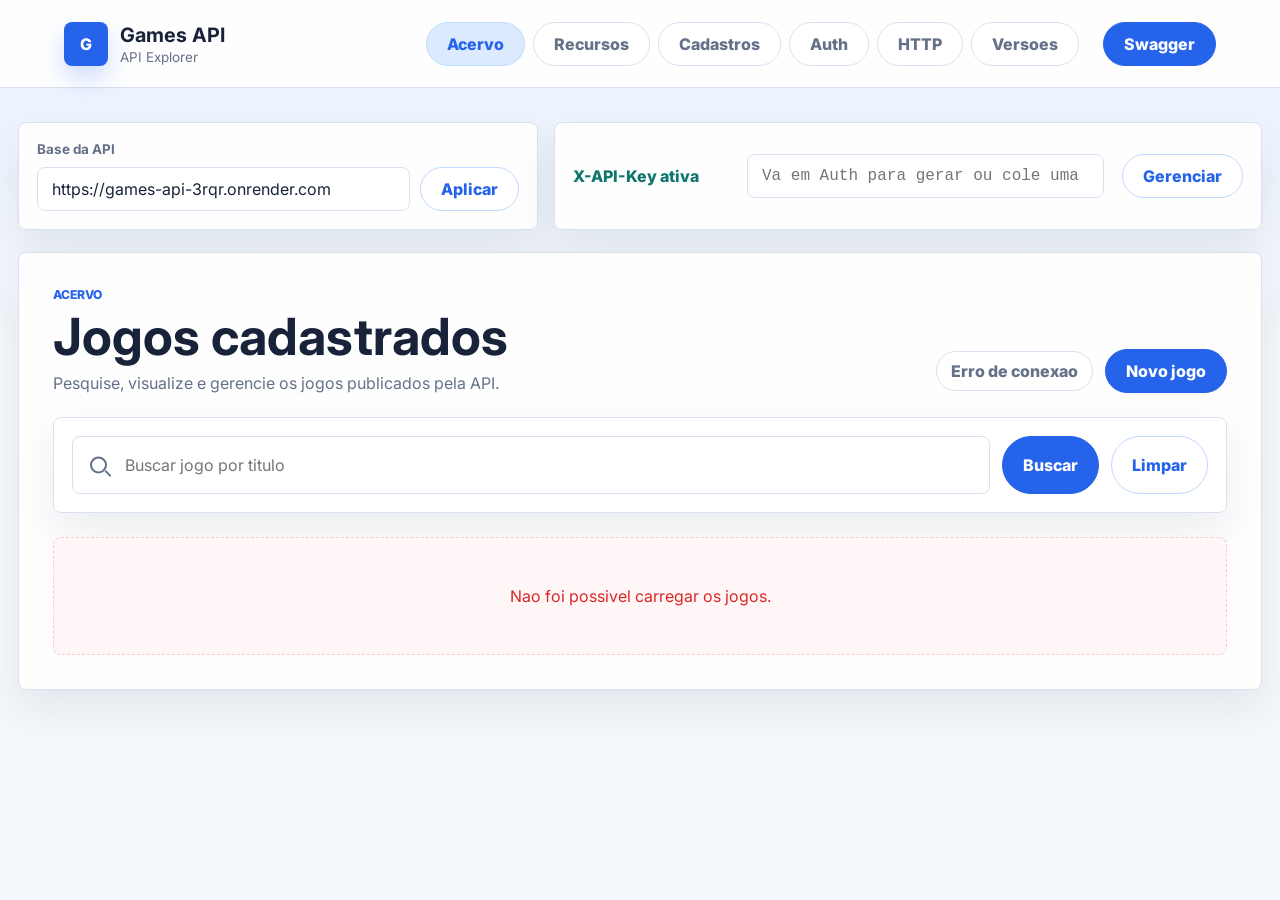
==== commit 9f2aae4b: "melhora front" ====
--- a/games-api/src/main/resources/static/index.html
+++ b/games-api/src/main/resources/static/index.html
@@ -7,26 +7,26 @@
   <link rel="preconnect" href="https://fonts.googleapis.com">
   <link rel="preconnect" href="https://fonts.gstatic.com" crossorigin>
   <link href="https://fonts.googleapis.com/css2?family=Inter:wght@400;500;600;700;800&display=swap" rel="stylesheet">
-  <link rel="stylesheet" href="styles.css?v=20260523">
+  <link rel="stylesheet" href="styles.css?v=20260524">
 </head>
 <body>
 <div class="app-shell">
   <header class="app-header">
-    <a class="brand" href="#acervo" aria-label="Games API">
+    <a class="brand" href="#acervo" data-view-link="acervo" aria-label="Games API">
       <span class="brand-mark">G</span>
       <span>
         <strong>Games API</strong>
-        <small>Console de apresentacao</small>
+        <small>API Explorer</small>
       </span>
     </a>
 
     <nav class="nav-list" aria-label="Navegacao principal">
-      <a href="#acervo" class="is-active">Acervo</a>
-      <a href="#recursos">Recursos</a>
-      <a href="#cadastros">Cadastros</a>
-      <a href="#seguranca">Auth</a>
-      <a href="#testes">HTTP</a>
-      <a href="#versionamento">Versoes</a>
+      <a href="#acervo" data-view-link="acervo" class="is-active">Acervo</a>
+      <a href="#recursos" data-view-link="recursos">Recursos</a>
+      <a href="#cadastros" data-view-link="cadastros">Cadastros</a>
+      <a href="#seguranca" data-view-link="seguranca">Auth</a>
+      <a href="#testes" data-view-link="testes">HTTP</a>
+      <a href="#versionamento" data-view-link="versionamento">Versoes</a>
     </nav>
 
     <a class="swagger-link" href="https://games-api-3rqr.onrender.com/swagger-ui/index.html" target="_blank" rel="noreferrer">
@@ -35,13 +35,7 @@
   </header>
 
   <main class="content">
-    <section class="hero">
-      <div>
-        <p class="eyebrow">Projeto Final</p>
-        <h1>Frontend consumindo a API publicada</h1>
-        <p class="hero-copy">Demonstra CRUD, paginacao, HATEOAS, API Key, idempotencia, rate limit, CORS e versionamento em uma unica tela.</p>
-      </div>
-
+    <section class="top-tools">
       <form class="api-card">
         <label for="baseUrl">Base da API</label>
         <div class="api-row">
@@ -49,56 +43,49 @@
           <button id="saveBaseUrl" type="button" class="btn-secondary">Aplicar</button>
         </div>
       </form>
-    </section>
-
-    <section class="status-grid" aria-label="Resumo dos requisitos">
-      <article>
-        <span>Parte I</span>
-        <strong>REST, DTO, HATEOAS e paginacao</strong>
-      </article>
-      <article>
-        <span>Parte II</span>
-        <strong>401, 409, 429, CORS e deploy</strong>
-      </article>
-      <article>
-        <span>API</span>
-        <strong id="apiHealth"><span class="pulse-dot"></span>Aguardando teste</strong>
-      </article>
-    </section>
-
-    <section class="auth-strip" aria-label="API Key ativa">
-      <div>
-        <span class="auth-label">X-API-Key ativa</span>
-        <input id="apiKey" type="text" placeholder="Gere uma chave na secao Auth ou cole uma chave existente">
-      </div>
-      <a href="#seguranca" class="btn-secondary">Gerenciar</a>
-    </section>
-
-    <section id="acervo" class="workspace">
-      <div class="section-heading">
+
+      <section class="auth-strip" aria-label="API Key ativa">
+        <div>
+          <span class="auth-label">X-API-Key ativa</span>
+          <input id="apiKey" type="text" placeholder="Va em Auth para gerar ou cole uma chave existente">
+        </div>
+        <a href="#seguranca" data-view-link="seguranca" class="btn-secondary">Gerenciar</a>
+      </section>
+    </section>
+
+    <section id="acervo" class="view is-active">
+      <div class="page-heading">
         <div>
           <p class="eyebrow">Acervo</p>
-          <h2>Jogos cadastrados</h2>
-        </div>
-        <button id="loadGames" type="button" class="btn-secondary">Atualizar</button>
-      </div>
-
-      <div class="search-bar">
-        <div class="search-input-wrap">
-          <span class="search-icon" aria-hidden="true"></span>
-          <input id="searchTitle" type="search" placeholder="Buscar jogo por titulo">
-        </div>
-        <button id="searchGames" type="button" class="btn-primary">Buscar</button>
+          <h1>Jogos cadastrados</h1>
+          <p>Pesquise, visualize e gerencie os jogos publicados pela API.</p>
+        </div>
+        <div class="heading-actions">
+          <span class="api-status" id="apiHealth"><span class="pulse-dot"></span>Aguardando teste</span>
+          <button id="newGameButton" type="button" class="btn-primary">Novo jogo</button>
+        </div>
+      </div>
+
+      <div class="search-panel">
+        <div class="search-bar">
+          <div class="search-input-wrap">
+            <span class="search-icon" aria-hidden="true"></span>
+            <input id="searchTitle" type="search" placeholder="Buscar jogo por titulo">
+          </div>
+          <button id="searchGames" type="button" class="btn-primary">Buscar</button>
+          <button id="loadGames" type="button" class="btn-secondary">Limpar</button>
+        </div>
       </div>
 
       <div id="gamesGrid" class="games-grid" aria-live="polite"></div>
     </section>
 
-    <section id="recursos" class="workspace">
-      <div class="section-heading">
+    <section id="recursos" class="view">
+      <div class="page-heading">
         <div>
           <p class="eyebrow">Recursos</p>
-          <h2>Editoras e plataformas</h2>
+          <h1>Editoras e plataformas</h1>
+          <p>Cadastre os recursos auxiliares usados no relacionamento dos jogos.</p>
         </div>
         <button id="refreshResources" type="button" class="btn-secondary">Atualizar recursos</button>
       </div>
@@ -106,7 +93,7 @@
       <div class="resource-grid">
         <article class="resource-column">
           <div class="resource-header">
-            <h3>Editoras</h3>
+            <h2>Editoras</h2>
             <p>Crie editoras e use o ID ao cadastrar jogos.</p>
           </div>
           <form id="publisherForm" class="inline-form">
@@ -118,7 +105,7 @@
 
         <article class="resource-column">
           <div class="resource-header">
-            <h3>Plataformas</h3>
+            <h2>Plataformas</h2>
             <p>Crie plataformas e use o ID ao cadastrar jogos.</p>
           </div>
           <form id="platformForm" class="inline-form">
@@ -130,117 +117,140 @@
       </div>
     </section>
 
-    <section id="cadastros" class="split-grid">
-      <article class="workspace">
-        <div class="section-heading">
-          <div>
-            <p class="eyebrow">Cadastro</p>
-            <h2 id="gameFormTitle">Novo jogo</h2>
-          </div>
-        </div>
-        <form id="gameForm" class="form-grid">
-          <label>
-            Titulo
-            <input name="titulo" required placeholder="Ex: Azul">
-          </label>
-          <label>
-            Categoria
-            <select name="categoria" required>
-              <option value="TABULEIRO">TABULEIRO</option>
-              <option value="RPG">RPG</option>
-              <option value="CARTAS">CARTAS</option>
-              <option value="ESTRATEGIA">ESTRATEGIA</option>
-              <option value="PARTY_GAME">PARTY_GAME</option>
-            </select>
-          </label>
-          <label>
-            Editora ID
-            <input name="editoraId" type="number" min="1" value="1" required>
-          </label>
-          <label>
-            Plataforma ID
-            <input name="plataformaId" type="number" min="1" value="1" required>
-          </label>
-          <button id="saveGameButton" type="submit" class="btn-primary">Criar jogo com API Key</button>
-          <button id="cancelGameEdit" class="btn-secondary" type="button">Cancelar edicao</button>
-        </form>
-      </article>
-
-      <article class="workspace">
-        <div class="section-heading">
-          <div>
-            <p class="eyebrow">Apoio</p>
-            <h2>IDs para cadastro</h2>
-          </div>
-          <button id="loadCatalogs" type="button" class="btn-secondary">Carregar</button>
-        </div>
-        <div class="compact-lists">
-          <div>
-            <h3>Editoras</h3>
-            <ul id="publishersList"></ul>
-          </div>
-          <div>
-            <h3>Plataformas</h3>
-            <ul id="platformsList"></ul>
-          </div>
-        </div>
-      </article>
-    </section>
-
-    <section id="seguranca" class="split-grid">
-      <article class="workspace">
-        <div class="section-heading">
-          <div>
-            <p class="eyebrow">Autenticacao</p>
-            <h2>Gerar X-API-Key</h2>
-          </div>
-        </div>
-        <form id="userForm" class="form-grid">
-          <label>
-            Nome
-            <input name="nome" required value="Usuario Frontend">
-          </label>
-          <label>
-            E-mail
-            <input name="email" type="email" required>
-          </label>
-          <button type="submit" class="btn-primary">Criar usuario e gerar chave</button>
-        </form>
-        <button id="copyKey" type="button" class="btn-secondary">Copiar chave ativa</button>
-      </article>
-
-      <article class="workspace">
-        <div class="section-heading">
-          <div>
-            <p class="eyebrow">Resposta</p>
-            <h2>Ultima chamada</h2>
-          </div>
-          <button id="clearLog" type="button" class="btn-secondary">Limpar</button>
-        </div>
-        <pre id="responseLog" class="response-log">// Nenhuma chamada executada ainda.</pre>
-      </article>
-    </section>
-
-    <section id="testes" class="workspace">
-      <div class="section-heading">
-        <div>
-          <p class="eyebrow">Testes exigidos</p>
-          <h2>Erros HTTP da Parte II</h2>
-        </div>
-      </div>
+    <section id="cadastros" class="view">
+      <div class="page-heading">
+        <div>
+          <p class="eyebrow">Cadastros</p>
+          <h1 id="gameFormTitle">Novo jogo</h1>
+          <p>Crie ou edite jogos usando os IDs de editora e plataforma.</p>
+        </div>
+      </div>
+
+      <div class="split-grid">
+        <article class="workspace">
+          <form id="gameForm" class="form-grid">
+            <label>
+              Titulo
+              <input name="titulo" required placeholder="Ex: Azul">
+            </label>
+            <label>
+              Categoria
+              <select name="categoria" required>
+                <option value="TABULEIRO">TABULEIRO</option>
+                <option value="RPG">RPG</option>
+                <option value="CARTAS">CARTAS</option>
+                <option value="ESTRATEGIA">ESTRATEGIA</option>
+                <option value="PARTY_GAME">PARTY_GAME</option>
+              </select>
+            </label>
+            <label>
+              Editora ID
+              <input name="editoraId" type="number" min="1" value="1" required>
+            </label>
+            <label>
+              Plataforma ID
+              <input name="plataformaId" type="number" min="1" value="1" required>
+            </label>
+            <button id="saveGameButton" type="submit" class="btn-primary">Criar jogo com API Key</button>
+            <button id="cancelGameEdit" class="btn-secondary" type="button">Cancelar edicao</button>
+          </form>
+        </article>
+
+        <article class="workspace">
+          <div class="section-heading">
+            <div>
+              <p class="eyebrow">Apoio</p>
+              <h2>IDs para cadastro</h2>
+            </div>
+            <button id="loadCatalogs" type="button" class="btn-secondary">Carregar</button>
+          </div>
+          <div class="compact-lists">
+            <div>
+              <h3>Editoras</h3>
+              <ul id="publishersList"></ul>
+            </div>
+            <div>
+              <h3>Plataformas</h3>
+              <ul id="platformsList"></ul>
+            </div>
+          </div>
+        </article>
+      </div>
+    </section>
+
+    <section id="seguranca" class="view">
+      <div class="page-heading">
+        <div>
+          <p class="eyebrow">Auth</p>
+          <h1>Gerar X-API-Key</h1>
+          <p>A chave fica vinculada ao usuario e protege POST, PUT, PATCH e DELETE.</p>
+        </div>
+      </div>
+
+      <div class="split-grid">
+        <article class="workspace">
+          <form id="userForm" class="form-grid">
+            <label>
+              Nome
+              <input name="nome" required value="Usuario Frontend">
+            </label>
+            <label>
+              E-mail
+              <input name="email" type="email" required>
+            </label>
+            <button type="submit" class="btn-primary">Criar usuario e gerar chave</button>
+          </form>
+          <button id="copyKey" type="button" class="btn-secondary">Copiar chave ativa</button>
+        </article>
+
+        <article class="workspace">
+          <div class="section-heading">
+            <div>
+              <p class="eyebrow">Resposta</p>
+              <h2>Ultima chamada</h2>
+            </div>
+            <button id="clearLog" type="button" class="btn-secondary">Limpar</button>
+          </div>
+          <pre id="responseLog" class="response-log">// Nenhuma chamada executada ainda.</pre>
+        </article>
+      </div>
+    </section>
+
+    <section id="testes" class="view">
+      <div class="page-heading">
+        <div>
+          <p class="eyebrow">HTTP</p>
+          <h1>Testes da Parte II</h1>
+          <p>Use esta tela durante a apresentacao para demonstrar 401, 409 e 429.</p>
+        </div>
+      </div>
+
       <div class="test-actions">
-        <button id="test401" type="button" class="test-btn danger"><span>401</span>Sem API Key</button>
-        <button id="test409First" type="button" class="test-btn warn"><span>1</span>Idempotencia A</button>
-        <button id="test409Second" type="button" class="test-btn warn"><span>409</span>JSON alterado</button>
-        <button id="test429" type="button" class="test-btn info"><span>429</span>Rate Limit</button>
-      </div>
-    </section>
-
-    <section id="versionamento" class="workspace">
-      <div class="section-heading">
-        <div>
-          <p class="eyebrow">Versionamento</p>
-          <h2>Comparar contratos de jogos v1 e v2</h2>
+        <button id="test401" type="button" class="test-btn danger">
+          <span>401</span>
+          <strong>Sem API Key</strong>
+        </button>
+        <button id="test409First" type="button" class="test-btn warn">
+          <span>1</span>
+          <strong>Idempotencia A</strong>
+        </button>
+        <button id="test409Second" type="button" class="test-btn warn">
+          <span>409</span>
+          <strong>JSON alterado</strong>
+        </button>
+        <button id="test429" type="button" class="test-btn info">
+          <span>429</span>
+          <strong>Rate Limit</strong>
+        </button>
+      </div>
+    </section>
+
+    <section id="versionamento" class="view">
+      <div class="page-heading">
+        <div>
+          <p class="eyebrow">Versoes</p>
+          <h1>Contratos de jogos v1 e v2</h1>
+          <p>Compare as respostas versionadas do recurso Jogos.</p>
         </div>
         <button id="loadVersions" type="button" class="btn-primary">Comparar</button>
       </div>
@@ -258,6 +268,6 @@
   </main>
 </div>
 
-<script src="app.js?v=20260523"></script>
+<script src="app.js?v=20260524"></script>
 </body>
 </html>
--- a/games-api/src/main/resources/static/styles.css
+++ b/games-api/src/main/resources/static/styles.css
@@ -1,10 +1,10 @@
 :root {
-  --bg: #f6f7fb;
+  --bg: #f4f7fb;
   --surface: #ffffff;
-  --surface-soft: #eef4ff;
-  --ink: #172033;
-  --muted: #657085;
-  --line: #dbe2ef;
+  --surface-soft: #edf4ff;
+  --ink: #182238;
+  --muted: #657188;
+  --line: #d8e1ef;
   --blue: #2563eb;
   --blue-soft: #dbeafe;
   --green: #16a34a;
@@ -16,7 +16,7 @@
   --teal: #0f766e;
   --teal-soft: #ccfbf1;
   --radius: 8px;
-  --shadow: 0 16px 40px rgba(23, 32, 51, 0.08);
+  --shadow: 0 18px 42px rgba(24, 34, 56, 0.08);
   font-family: "Inter", system-ui, -apple-system, BlinkMacSystemFont, "Segoe UI", sans-serif;
   color: var(--ink);
 }
@@ -35,7 +35,7 @@
   margin: 0;
   min-height: 100vh;
   background:
-    linear-gradient(180deg, rgba(219, 234, 254, 0.72), rgba(246, 247, 251, 0) 360px),
+    linear-gradient(180deg, #eaf2ff 0, rgba(234, 242, 255, 0) 360px),
     var(--bg);
   color: var(--ink);
 }
@@ -73,9 +73,9 @@
   grid-template-columns: minmax(220px, 1fr) auto auto;
   gap: 24px;
   align-items: center;
-  min-height: 82px;
+  min-height: 88px;
   padding: 16px clamp(18px, 5vw, 64px);
-  background: rgba(255, 255, 255, 0.9);
+  background: rgba(255, 255, 255, 0.92);
   border-bottom: 1px solid var(--line);
   backdrop-filter: blur(18px);
 }
@@ -90,23 +90,24 @@
 .brand-mark {
   display: grid;
   place-items: center;
-  width: 42px;
-  height: 42px;
+  width: 44px;
+  height: 44px;
   border-radius: var(--radius);
   background: var(--blue);
   color: #fff;
   font-weight: 800;
+  box-shadow: 0 12px 24px rgba(37, 99, 235, 0.22);
 }
 
 .brand strong {
   display: block;
-  font-size: 1.2rem;
+  font-size: 1.24rem;
 }
 
 .brand small {
   display: block;
   color: var(--muted);
-  font-size: 0.82rem;
+  font-size: 0.84rem;
   margin-top: 2px;
 }
 
@@ -124,10 +125,10 @@
   display: inline-flex;
   align-items: center;
   justify-content: center;
-  min-height: 42px;
+  min-height: 44px;
   border-radius: 999px;
-  padding: 0 18px;
-  font-weight: 700;
+  padding: 0 20px;
+  font-weight: 800;
   text-decoration: none;
   white-space: nowrap;
   border: 1px solid transparent;
@@ -173,16 +174,120 @@
 .content {
   width: min(1440px, calc(100% - 36px));
   margin: 0 auto;
-  padding: 36px 0 64px;
+  padding: 34px 0 64px;
   display: grid;
   gap: 22px;
 }
 
-.hero {
-  display: grid;
-  grid-template-columns: minmax(0, 1fr) minmax(360px, 520px);
-  gap: 26px;
-  align-items: end;
+.top-tools {
+  display: grid;
+  grid-template-columns: minmax(320px, 520px) minmax(0, 1fr);
+  gap: 16px;
+  align-items: stretch;
+}
+
+.api-card,
+.auth-strip,
+.view,
+.workspace,
+.resource-column,
+.search-panel {
+  background: rgba(255, 255, 255, 0.94);
+  border: 1px solid var(--line);
+  border-radius: var(--radius);
+  box-shadow: var(--shadow);
+}
+
+.api-card {
+  display: grid;
+  gap: 10px;
+  padding: 18px;
+}
+
+.api-card label,
+label {
+  color: var(--muted);
+  font-size: 0.84rem;
+  font-weight: 700;
+}
+
+.api-row,
+.inline-form,
+.key-row {
+  display: grid;
+  grid-template-columns: minmax(0, 1fr) auto;
+  gap: 10px;
+}
+
+input,
+select {
+  width: 100%;
+  min-height: 44px;
+  border: 1px solid var(--line);
+  border-radius: var(--radius);
+  background: #fff;
+  color: var(--ink);
+  padding: 0 14px;
+  outline: none;
+}
+
+input:focus,
+select:focus {
+  border-color: var(--blue);
+  box-shadow: 0 0 0 4px rgba(37, 99, 235, 0.12);
+}
+
+.auth-strip {
+  display: grid;
+  grid-template-columns: minmax(0, 1fr) auto;
+  gap: 18px;
+  align-items: center;
+  padding: 18px;
+}
+
+.auth-strip > div {
+  display: grid;
+  grid-template-columns: 160px minmax(0, 1fr);
+  gap: 14px;
+  align-items: center;
+}
+
+.auth-label {
+  font-weight: 800;
+  color: var(--teal);
+}
+
+.auth-strip input {
+  font-family: "Consolas", "Courier New", monospace;
+}
+
+.view {
+  display: none;
+  padding: clamp(22px, 3vw, 34px);
+}
+
+.view.is-active {
+  display: grid;
+  gap: 24px;
+}
+
+.page-heading {
+  display: flex;
+  justify-content: space-between;
+  gap: 24px;
+  align-items: flex-end;
+}
+
+.page-heading h1 {
+  font-size: clamp(2.1rem, 4vw, 3.4rem);
+  line-height: 1.03;
+  margin-top: 8px;
+}
+
+.page-heading p:not(.eyebrow) {
+  color: var(--muted);
+  font-size: 1rem;
+  margin-top: 10px;
 }
 
 .eyebrow {
@@ -191,94 +296,27 @@
   letter-spacing: 0;
   font-size: 0.76rem;
   font-weight: 800;
-  margin-bottom: 8px;
-}
-
-.hero h1 {
-  font-size: clamp(2rem, 4vw, 3.8rem);
-  line-height: 1.02;
-  max-width: 760px;
-}
-
-.hero-copy {
-  color: var(--muted);
-  font-size: 1rem;
-  max-width: 760px;
-  margin-top: 14px;
-}
-
-.api-card,
-.auth-strip,
-.workspace,
-.status-grid article {
-  background: rgba(255, 255, 255, 0.92);
+}
+
+.heading-actions {
+  display: flex;
+  align-items: center;
+  gap: 12px;
+  flex-wrap: wrap;
+  justify-content: flex-end;
+}
+
+.api-status {
+  display: inline-flex;
+  align-items: center;
+  gap: 8px;
+  min-height: 40px;
   border: 1px solid var(--line);
-  border-radius: var(--radius);
-  box-shadow: var(--shadow);
-}
-
-.api-card {
-  display: grid;
-  gap: 10px;
-  padding: 18px;
-}
-
-.api-card label,
-label {
-  color: var(--muted);
-  font-size: 0.84rem;
-  font-weight: 700;
-}
-
-.api-row,
-.inline-form,
-.key-row {
-  display: grid;
-  grid-template-columns: minmax(0, 1fr) auto;
-  gap: 10px;
-}
-
-input,
-select {
-  width: 100%;
-  min-height: 44px;
-  border: 1px solid var(--line);
-  border-radius: var(--radius);
+  border-radius: 999px;
   background: #fff;
-  color: var(--ink);
+  color: var(--muted);
   padding: 0 14px;
-  outline: none;
-}
-
-input:focus,
-select:focus {
-  border-color: var(--blue);
-  box-shadow: 0 0 0 4px rgba(37, 99, 235, 0.12);
-}
-
-.status-grid {
-  display: grid;
-  grid-template-columns: repeat(3, 1fr);
-  gap: 14px;
-}
-
-.status-grid article {
-  padding: 18px;
-}
-
-.status-grid span {
-  display: block;
-  color: var(--muted);
-  font-size: 0.78rem;
-  font-weight: 700;
-  margin-bottom: 6px;
-}
-
-.status-grid strong {
-  display: flex;
-  gap: 8px;
-  align-items: center;
-  font-size: 1rem;
+  font-weight: 800;
 }
 
 .pulse-dot {
@@ -289,50 +327,13 @@
   box-shadow: 0 0 0 5px rgba(22, 163, 74, 0.14);
 }
 
-.auth-strip {
-  display: grid;
-  grid-template-columns: minmax(0, 1fr) auto;
-  gap: 18px;
-  align-items: center;
+.search-panel {
   padding: 18px;
 }
 
-.auth-strip > div {
-  display: grid;
-  grid-template-columns: 160px minmax(0, 1fr);
-  gap: 14px;
-  align-items: center;
-}
-
-.auth-label {
-  font-weight: 800;
-  color: var(--teal);
-}
-
-.auth-strip input {
-  font-family: "Consolas", "Courier New", monospace;
-}
-
-.workspace {
-  padding: 24px;
-  display: grid;
-  gap: 18px;
-}
-
-.section-heading {
-  display: flex;
-  justify-content: space-between;
-  gap: 16px;
-  align-items: center;
-}
-
-.section-heading h2 {
-  font-size: clamp(1.35rem, 2.4vw, 2rem);
-}
-
 .search-bar {
   display: grid;
-  grid-template-columns: minmax(0, 1fr) auto;
+  grid-template-columns: minmax(0, 1fr) auto auto;
   gap: 12px;
 }
 
@@ -342,10 +343,10 @@
 
 .search-icon {
   position: absolute;
-  left: 16px;
+  left: 18px;
   top: 50%;
-  width: 16px;
-  height: 16px;
+  width: 17px;
+  height: 17px;
   border: 2px solid var(--muted);
   border-radius: 50%;
   transform: translateY(-50%);
@@ -364,19 +365,18 @@
 }
 
 .search-input-wrap input {
-  min-height: 56px;
-  padding-left: 48px;
+  min-height: 58px;
+  padding-left: 52px;
   font-size: 1rem;
 }
 
 .games-grid {
   display: grid;
-  grid-template-columns: repeat(auto-fill, minmax(250px, 1fr));
-  gap: 14px;
+  grid-template-columns: repeat(auto-fill, minmax(260px, 1fr));
+  gap: 16px;
 }
 
 .game-card,
-.resource-column,
 .resource-item,
 .compact-lists li {
   border: 1px solid var(--line);
@@ -388,6 +388,7 @@
   display: grid;
   gap: 12px;
   padding: 18px;
+  min-height: 212px;
   transition: transform 0.18s, border-color 0.18s, box-shadow 0.18s;
 }
 
@@ -398,7 +399,8 @@
 }
 
 .game-card strong {
-  font-size: 1.14rem;
+  font-size: 1.18rem;
+  line-height: 1.25;
 }
 
 .badge {
@@ -422,6 +424,7 @@
   display: grid;
   grid-template-columns: 1fr 1fr;
   gap: 8px;
+  align-self: end;
 }
 
 .game-actions button,
@@ -449,10 +452,14 @@
   gap: 16px;
 }
 
+.resource-column,
+.workspace {
+  display: grid;
+  gap: 16px;
+  padding: 20px;
+}
+
 .resource-column {
-  display: grid;
-  gap: 14px;
-  padding: 18px;
   background: #fbfdff;
 }
 
@@ -507,6 +514,13 @@
   display: none;
 }
 
+.section-heading {
+  display: flex;
+  justify-content: space-between;
+  gap: 16px;
+  align-items: center;
+}
+
 .compact-lists {
   display: grid;
   grid-template-columns: 1fr 1fr;
@@ -533,7 +547,7 @@
 
 .response-log,
 .version-grid pre {
-  min-height: 220px;
+  min-height: 260px;
   margin: 0;
   overflow: auto;
   white-space: pre-wrap;
@@ -554,19 +568,19 @@
 }
 
 .test-btn {
-  min-height: 86px;
+  min-height: 150px;
   border: 1px solid var(--line);
   border-radius: var(--radius);
   background: #fff;
   color: var(--ink);
   display: grid;
   place-items: center;
-  gap: 4px;
+  gap: 6px;
   font-weight: 800;
 }
 
 .test-btn span {
-  font-size: 1.45rem;
+  font-size: 2.1rem;
 }
 
 .test-btn.danger {
@@ -608,7 +622,7 @@
   grid-column: 1 / -1;
   border: 1px dashed var(--line);
   border-radius: var(--radius);
-  padding: 38px 18px;
+  padding: 48px 18px;
   text-align: center;
   color: var(--muted);
   background: #fbfdff;
@@ -621,20 +635,21 @@
 }
 
 @media (max-width: 980px) {
-  .app-header {
-    grid-template-columns: 1fr;
-  }
-
-  .nav-list {
-    justify-content: flex-start;
-  }
-
-  .hero,
-  .status-grid,
+  .app-header,
+  .top-tools,
   .resource-grid,
   .split-grid,
   .version-grid {
     grid-template-columns: 1fr;
+  }
+
+  .nav-list {
+    justify-content: flex-start;
+  }
+
+  .page-heading {
+    align-items: flex-start;
+    flex-direction: column;
   }
 }
 
@@ -660,8 +675,7 @@
     grid-template-columns: 1fr;
   }
 
-  .section-heading {
-    align-items: flex-start;
-    flex-direction: column;
+  .view {
+    padding: 18px;
   }
 }
